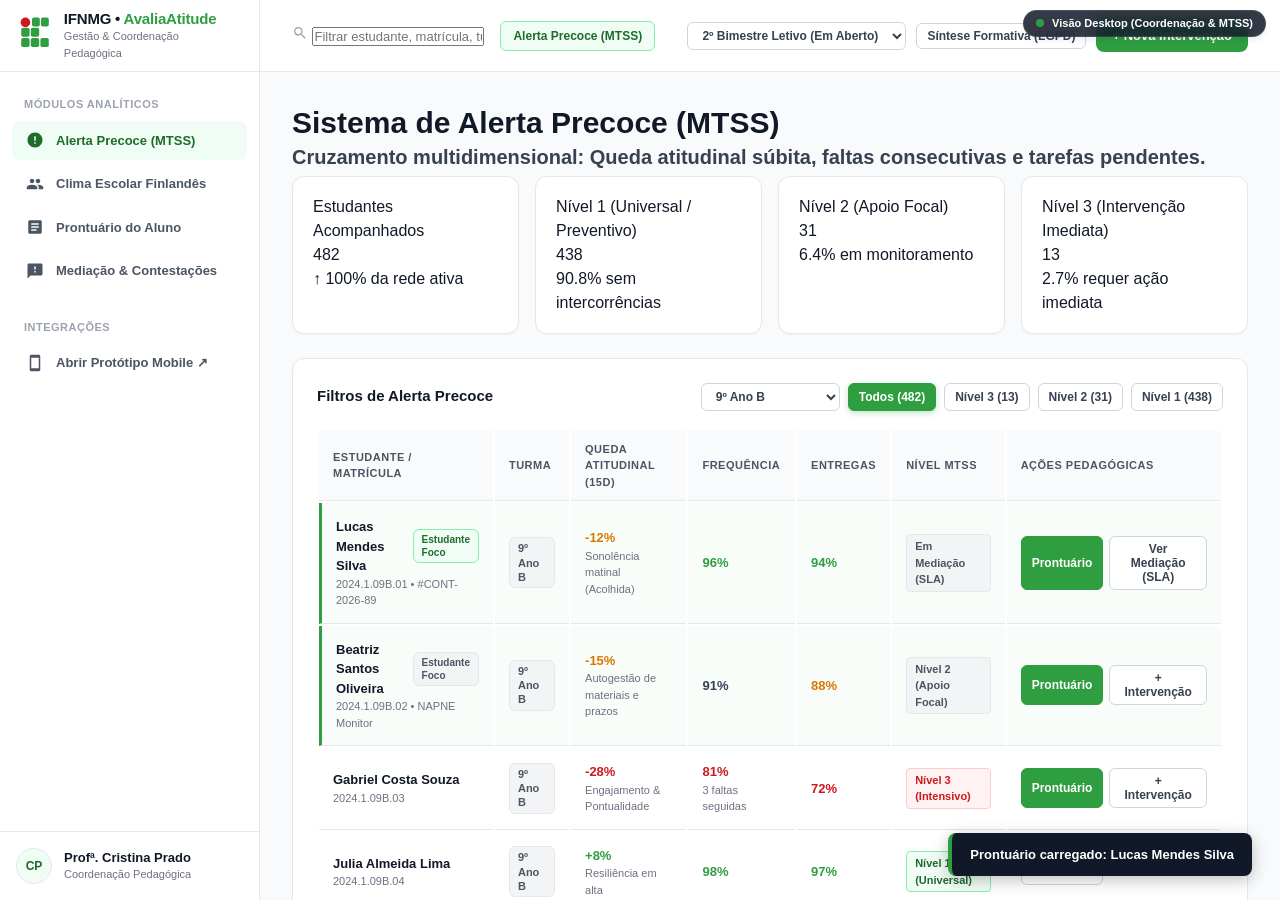
==== index.html @ 362908b3 "feat(ui): unify mobile and desktop views with responsive media queries - Create responsive.css break" ====
<!DOCTYPE html>
<html lang="pt-BR">
<head>
  <meta charset="UTF-8">
  <meta name="viewport" content="width=device-width, initial-scale=1.0">
  <title>IFNMG • AvaliaAtitude - Sistema Unificado e Responsivo de Avaliação Atitudinal</title>
  
  <!-- CSS Modular e Reutilizável com Design System IFNMG -->
  <link rel="stylesheet" href="css/tokens.css">
  <link rel="stylesheet" href="css/base.css">
  <link rel="stylesheet" href="css/components.css">
  <link rel="stylesheet" href="css/mobile.css">
  <link rel="stylesheet" href="css/desktop.css">
  <link rel="stylesheet" href="css/responsive.css">
</head>
<body class="unified-app">

  <!-- Indicador Visual do Modo Ativo por Media Queries -->
  <div class="responsive-mode-indicator">
    <span class="mode-badge"></span>
  </div>

  <!-- ========================================================================= -->
  <!-- 1. CASCA E INTERFACE MOBILE (Exibida em telas <= 1023px)                   -->
  <!-- ========================================================================= -->
  <div id="mobile-layout-root">
<div class="device-frame">
    <!-- Status Bar -->
    <div class="status-bar">
      <span>09:41</span>
      <span>5G • 100%</span>
    </div>

    <!-- [M00]: Início / Seleção de Perfil -->
    <div id="m00" class="screen-content active">
      <div class="app-header">
        <div class="logo-group">
          <div class="if-logo-box">
            <svg viewBox="0 0 50 60" width="28" height="34">
              <circle cx="9" cy="9" r="8" fill="#CD191E" />
              <rect x="20" y="1" width="13" height="15" rx="3" fill="#2F9E41" />
              <rect x="35" y="1" width="13" height="15" rx="3" fill="#2F9E41" />
              <rect x="2" y="18" width="14" height="15" rx="3" fill="#2F9E41" />
              <rect x="18" y="18" width="14" height="15" rx="3" fill="#2F9E41" />
              <rect x="2" y="35" width="14" height="15" rx="3" fill="#2F9E41" />
              <rect x="18" y="35" width="14" height="15" rx="3" fill="#2F9E41" />
              <rect x="34" y="35" width="14" height="15" rx="3" fill="#2F9E41" />
            </svg>
          </div>
          <div class="header-text">
            <h1>IFNMG • <span>AvaliaAtitude</span></h1>
            <p>Selecione seu Perfil de Acesso</p>
          </div>
        </div>
      </div>

      <div style="padding: 16px;">
        <div class="card" style="border-left: 4px solid var(--primary); margin-bottom: 16px;">
          <p style="font-size: 12px; color: var(--gray-700); line-height: 1.4;">
            Bem-vindo ao sistema de avaliação atitudinal e socioemocional do IFNMG. Selecione abaixo a jornada que deseja vivenciar:
          </p>
        </div>

        <div class="profile-grid">
          <!-- Perfil Docente -->
          <div class="profile-card active" onclick="selectProfile('professor')">
            <div class="profile-icon">
              <svg width="24" height="24" viewBox="0 0 24 24" fill="currentColor">
                <path d="M12 3L1 9l11 6 9-4.91V17h2V9L12 3zM5 13.18v4L12 21l7-3.82v-4L12 17l-7-3.82z"/>
              </svg>
            </div>
            <div style="flex: 1;">
              <h3>Professor(a)</h3>
              <p>Registro rápido (3 toques), histórico de evidências e radar por aluno.</p>
            </div>
            <span style="font-size: 16px; color: var(--gray-400);">→</span>
          </div>

          <!-- Perfil Aluno -->
          <div class="profile-card" onclick="selectProfile('aluno')">
            <div class="profile-icon">
              <svg width="24" height="24" viewBox="0 0 24 24" fill="currentColor">
                <path d="M12 12c2.21 0 4-1.79 4-4s-1.79-4-4-4-4 1.79-4 4 1.79 4 4 4zm0 2c-2.67 0-8 1.34-8 4v2h16v-2c0-2.66-5.33-4-8-4z"/>
              </svg>
            </div>
            <div style="flex: 1;">
              <h3>Estudante</h3>
              <p>Painel formativo sem ranking punitivo e autoavaliação guiada.</p>
            </div>
            <span style="font-size: 16px; color: var(--gray-400);">→</span>
          </div>

          <!-- Perfil Responsável -->
          <div class="profile-card" onclick="selectProfile('responsavel')">
            <div class="profile-icon">
              <svg width="24" height="24" viewBox="0 0 24 24" fill="currentColor">
                <path d="M16 11c1.66 0 2.99-1.34 2.99-3S17.66 5 16 5c-1.66 0-3 1.34-3 3s1.34 3 3 3zm-8 0c1.66 0 2.99-1.34 2.99-3S9.66 5 8 5C6.34 5 5 6.34 5 8s1.34 3 3 3zm0 2c-2.33 0-7 1.17-7 3.5V19h14v-2.5c0-2.33-4.67-3.5-7-3.5zm8 0c-.29 0-.62.02-.97.05 1.16.84 1.97 1.97 1.97 3.45V19h6v-2.5c0-2.33-4.67-3.5-7-3.5z"/>
              </svg>
            </div>
            <div style="flex: 1;">
              <h3>Família / Responsável</h3>
              <p>Devolutivas acolhedoras, canal de diálogo transparente e SLA de 48h.</p>
            </div>
            <span style="font-size: 16px; color: var(--gray-400);">→</span>
          </div>
        </div>

        <div style="margin-top: 24px; text-align: center;">
          <a href="prototipo_interativo_desktop.html" class="btn btn-outline btn-block" style="font-size: 12px; gap: 6px;">
            <span>Acessar Painel Desktop da Coordenação</span>
            <span>↗</span>
          </a>
        </div>
      </div>
    </div>

    <!-- [M01]: Docente - Minhas Turmas -->
    <div id="m01" class="screen-content">
      <div class="app-header">
        <div class="logo-group">
          <div class="if-logo-box">
            <svg viewBox="0 0 50 60" width="24" height="30">
              <circle cx="9" cy="9" r="8" fill="#CD191E" />
              <rect x="20" y="1" width="13" height="15" rx="3" fill="#2F9E41" />
              <rect x="35" y="1" width="13" height="15" rx="3" fill="#2F9E41" />
              <rect x="2" y="18" width="14" height="15" rx="3" fill="#2F9E41" />
              <rect x="18" y="18" width="14" height="15" rx="3" fill="#2F9E41" />
              <rect x="2" y="35" width="14" height="15" rx="3" fill="#2F9E41" />
              <rect x="18" y="35" width="14" height="15" rx="3" fill="#2F9E41" />
              <rect x="34" y="35" width="14" height="15" rx="3" fill="#2F9E41" />
            </svg>
          </div>
          <div class="header-text">
            <h1>Minhas Turmas</h1>
            <p>Profª. Luciana Rocha • 2º Bimestre</p>
          </div>
        </div>
        <button class="btn btn-sm btn-outline" onclick="goToScreen('m00')">Perfil</button>
      </div>

      <div style="padding: 16px;">
        <div class="card" style="margin-bottom: 14px; background: linear-gradient(135deg, var(--white), var(--primary-light));">
          <div style="display: flex; justify-content: space-between; align-items: center; margin-bottom: 8px;">
            <span class="badge badge-green">Registro Semanal Ativo</span>
            <span style="font-size: 11px; color: var(--gray-500); font-weight: 600;">Meta: 3 obs/aluno</span>
          </div>
          <h3 style="font-size: 14px; margin-bottom: 4px;">Atividade Atitudinal Recente</h3>
          <p style="font-size: 12px; color: var(--gray-600);">84% dos estudantes da sua grade já possuem ao menos uma evidência formativa registrada neste mês.</p>
        </div>

        <div class="section-title">Turmas sob sua Regência</div>

        <!-- Turma 1: 9º B -->
        <div class="card card-clickable" onclick="selectTurma('9º Ano B - Ensino Fundamental')">
          <div style="display: flex; justify-content: space-between; align-items: flex-start; margin-bottom: 8px;">
            <div>
              <h3 style="font-size: 14px; font-weight: 700;">9º Ano B</h3>
              <p style="font-size: 11px; color: var(--gray-500);">Ensino Fundamental • 2 Alunos Cadastrados</p>
            </div>
            <span class="badge badge-neutral">Sala 14</span>
          </div>
          <div style="display: flex; justify-content: space-between; align-items: center; font-size: 11px; color: var(--gray-600); border-top: 1px solid var(--gray-100); padding-top: 8px;">
            <span>Último registro: Hoje, 08:30</span>
            <span style="color: var(--primary); font-weight: 700;">Abrir Chamada →</span>
          </div>
        </div>

        <!-- Turma 2: 9º A -->
        <div class="card card-clickable" onclick="selectTurma('9º Ano A - Ensino Fundamental')">
          <div style="display: flex; justify-content: space-between; align-items: flex-start; margin-bottom: 8px;">
            <div>
              <h3 style="font-size: 14px; font-weight: 700;">9º Ano A</h3>
              <p style="font-size: 11px; color: var(--gray-500);">Ensino Fundamental • 30 Alunos</p>
            </div>
            <span class="badge badge-neutral">Sala 12</span>
          </div>
          <div style="display: flex; justify-content: space-between; align-items: center; font-size: 11px; color: var(--gray-600); border-top: 1px solid var(--gray-100); padding-top: 8px;">
            <span>Último registro: Ontem</span>
            <span style="color: var(--primary); font-weight: 700;">Abrir Chamada →</span>
          </div>
        </div>

        <!-- Turma 3: 1º Info -->
        <div class="card card-clickable" onclick="selectTurma('1º Ano Técnico em Informática')">
          <div style="display: flex; justify-content: space-between; align-items: flex-start; margin-bottom: 8px;">
            <div>
              <h3 style="font-size: 14px; font-weight: 700;">1º Info Integrado</h3>
              <p style="font-size: 11px; color: var(--gray-500);">Ensino Médio Técnico • 35 Alunos</p>
            </div>
            <span class="badge badge-neutral">Lab 02</span>
          </div>
          <div style="display: flex; justify-content: space-between; align-items: center; font-size: 11px; color: var(--gray-600); border-top: 1px solid var(--gray-100); padding-top: 8px;">
            <span>Último registro: 23/10</span>
            <span style="color: var(--primary); font-weight: 700;">Abrir Chamada →</span>
          </div>
        </div>
      </div>
    </div>

    <!-- [M02]: Docente - Chamada Atitudinal & Lista de Alunos -->
    <div id="m02" class="screen-content">
      <div class="app-header">
        <div style="display: flex; align-items: center; gap: 8px;">
          <button class="btn btn-sm btn-outline" style="padding: 4px 8px;" onclick="goToScreen('m01')">←</button>
          <div>
            <h1 id="currentTurmaTitle" style="font-size: 14px; font-weight: 700;">9º Ano B</h1>
            <p id="currentTurmaSubtitle" style="font-size: 11px; color: var(--gray-500);">2 estudantes matriculados</p>
          </div>
        </div>
        <button class="btn btn-sm btn-primary" onclick="startQuickRecord('Lucas Mendes Silva')">+ Registro</button>
      </div>

      <div style="padding: 12px 16px;">
        <!-- Busca Rápida -->
        <div class="mobile-search-box">
          <svg width="16" height="16" viewBox="0 0 24 24" fill="var(--gray-400)">
            <path d="M15.5 14h-.79l-.28-.27A6.471 6.471 0 0 0 16 9.5 6.5 6.5 0 1 0 9.5 16c1.61 0 3.09-.59 4.23-1.57l.27.28v.79l5 4.99L20.49 19l-4.99-5zm-6 0C7.01 14 5 11.99 5 9.5S7.01 5 9.5 5 14 7.01 14 9.5 11.99 14 9.5 14z"/>
          </svg>
          <input type="text" id="mobileSearchInput" placeholder="Buscar aluno por nome..." oninput="filterMobileStudents()">
        </div>

        <!-- Filtros em Carrossel Horizontal -->
        <div class="chips-scroll">
          <div class="filter-chip active" onclick="filterByDimensionChip(this, 'all')">Todos (2)</div>
          <div class="filter-chip" onclick="filterByDimensionChip(this, 'cooperacao')">Cooperação (1)</div>
          <div class="filter-chip" onclick="filterByDimensionChip(this, 'autogestao')">Autogestão (1)</div>
          <div class="filter-chip" onclick="filterByDimensionChip(this, 'engajamento')">Engajamento (0)</div>
          <div class="filter-chip" onclick="filterByDimensionChip(this, 'resiliencia')">Resiliência (0)</div>
        </div>

        <div id="studentListContainer">
          <!-- Aluno 1: Lucas Mendes -->
          <div class="card card-clickable student-row-card" data-name="Lucas Mendes Silva" data-dim="cooperacao" style="display: flex; align-items: center; justify-content: space-between; padding: 12px 14px; margin-bottom: 10px; border-left: 3px solid var(--primary);" onclick="startQuickRecord('Lucas Mendes Silva')">
            <div style="display: flex; align-items: center; gap: 12px;">
              <div class="avatar-box" style="background: #DCFCE7; color: #166534; font-weight: 700;">LM</div>
              <div>
                <h4 style="font-size: 13px; font-weight: 700; color: var(--gray-900);">Lucas Mendes Silva</h4>
                <p style="font-size: 11px; color: var(--gray-500);">Última: Cooperação • Hoje 08:30</p>
              </div>
            </div>
            <div style="display: flex; align-items: center; gap: 8px;">
              <span class="badge badge-green">Consistente</span>
              <button class="btn btn-sm btn-outline" style="padding: 4px 8px;" onclick="event.stopPropagation(); openStudentRadar('Lucas Mendes Silva');">Radar</button>
            </div>
          </div>

          <!-- Aluno 2: Beatriz Santos -->
          <div class="card card-clickable student-row-card" data-name="Beatriz Santos Oliveira" data-dim="autogestao" style="display: flex; align-items: center; justify-content: space-between; padding: 12px 14px; margin-bottom: 10px; border-left: 3px solid var(--primary);" onclick="startQuickRecord('Beatriz Santos Oliveira')">
            <div style="display: flex; align-items: center; gap: 12px;">
              <div class="avatar-box" style="background: var(--gray-100); color: var(--gray-800); font-weight: 700;">BS</div>
              <div>
                <h4 style="font-size: 13px; font-weight: 700; color: var(--gray-900);">Beatriz Santos Oliveira</h4>
                <p style="font-size: 11px; color: var(--gray-500);">Última: Autogestão • Ontem 14:15</p>
              </div>
            </div>
            <div style="display: flex; align-items: center; gap: 8px;">
              <span class="badge badge-green">Destaque</span>
              <button class="btn btn-sm btn-outline" style="padding: 4px 8px;" onclick="event.stopPropagation(); openStudentRadar('Beatriz Santos Oliveira');">Radar</button>
            </div>
          </div>
        </div>
      </div>
    </div>

    <!-- [M03]: Docente - Registro Rápido em 3 Toques -->
    <div id="m03" class="screen-content">
      <div class="app-header">
        <div style="display: flex; align-items: center; gap: 8px;">
          <button class="btn btn-sm btn-outline" style="padding: 4px 8px;" onclick="goToScreen('m02')">←</button>
          <div>
            <h1 style="font-size: 14px; font-weight: 700;">Registro Rápido</h1>
            <p style="font-size: 11px; color: var(--gray-500);">Formulário de 3 toques</p>
          </div>
        </div>
        <span class="badge badge-green">9º Ano B</span>
      </div>

      <div style="padding: 14px 16px;">
        <!-- Identificação do Estudante Ativo -->
        <div class="card" style="display: flex; align-items: center; gap: 12px; margin-bottom: 14px; border-left: 4px solid var(--primary);">
          <div id="quickRecordStudentAvatar" class="avatar-box" style="width: 44px; height: 44px; background: #DCFCE7; color: #166534; font-weight: 700; font-size: 15px;">LM</div>
          <div>
            <h3 id="quickRecordStudentName" style="font-size: 14px; font-weight: 700; color: var(--gray-900);">Lucas Mendes Silva</h3>
            <p id="quickRecordStudentMat" style="font-size: 11px; color: var(--gray-500);">Matrícula: 2024.1.09B.01 • 9º Ano B</p>
          </div>
        </div>

        <!-- Toque 1: Dimensões Socioemocionais (BNCC / IFNMG) -->
        <div class="section-title" style="display: flex; justify-content: space-between; align-items: center;">
          <span>Toque 1: Dimensão Socioemocional</span>
          <span class="touch-step-badge">Etapa 1/3</span>
        </div>
        <div id="dimensionCardsContainer" style="display: flex; flex-direction: column; gap: 8px; margin-bottom: 14px;">
          <!-- Dimensão 1: Cooperação -->
          <div class="dimension-card selected" onclick="selectDimension('cooperacao', this)">
            <input type="radio" name="mobile_dim" id="dim_coop" checked style="accent-color: var(--primary);">
            <div style="flex: 1;">
              <div style="font-size: 13px; font-weight: 700;">Cooperação e Empatia</div>
              <div style="font-size: 10px; color: var(--gray-500);">Trabalho coletivo, escuta e apoio mútuo</div>
            </div>
            <span class="badge badge-green" style="font-size: 9px;">BNCC CG09</span>
          </div>

          <!-- Dimensão 2: Autogestão -->
          <div class="dimension-card" onclick="selectDimension('autogestao', this)">
            <input type="radio" name="mobile_dim" id="dim_auto" style="accent-color: var(--primary);">
            <div style="flex: 1;">
              <div style="font-size: 13px; font-weight: 700;">Autogestão e Pontualidade</div>
              <div style="font-size: 10px; color: var(--gray-500);">Organização, compromisso e foco</div>
            </div>
            <span class="badge badge-neutral" style="font-size: 9px;">BNCC CG08</span>
          </div>

          <!-- Dimensão 3: Engajamento -->
          <div class="dimension-card" onclick="selectDimension('engajamento', this)">
            <input type="radio" name="mobile_dim" id="dim_eng" style="accent-color: var(--primary);">
            <div style="flex: 1;">
              <div style="font-size: 13px; font-weight: 700;">Engajamento e Comunicação</div>
              <div style="font-size: 10px; color: var(--gray-500);">Participação ativa e posicionamento construtivo</div>
            </div>
            <span class="badge badge-neutral" style="font-size: 9px;">BNCC CG04</span>
          </div>

          <!-- Dimensão 4: Resiliência -->
          <div class="dimension-card" onclick="selectDimension('resiliencia', this)">
            <input type="radio" name="mobile_dim" id="dim_res" style="accent-color: var(--primary);">
            <div style="flex: 1;">
              <div style="font-size: 13px; font-weight: 700;">Resiliência e Superação</div>
              <div style="font-size: 10px; color: var(--gray-500);">Persistência diante de desafios e erros</div>
            </div>
            <span class="badge badge-neutral" style="font-size: 9px;">BNCC CG10</span>
          </div>
        </div>

        <!-- Toque 2: Natureza Pedagógica -->
        <div class="section-title" style="display: flex; justify-content: space-between; align-items: center;">
          <span>Toque 2: Natureza da Observação</span>
          <span class="touch-step-badge">Etapa 2/3</span>
        </div>
        <div class="nature-grid" style="margin-bottom: 14px;">
          <div class="nature-card selected formativa" onclick="selectNature(this, 'formativa')">
            <div style="font-size: 12px; font-weight: 700;">Formativa</div>
            <div style="font-size: 10px; margin-top: 2px;">Positiva / Crescimento</div>
          </div>
          <div class="nature-card atencao" onclick="selectNature(this, 'atencao')">
            <div style="font-size: 12px; font-weight: 700;">Ponto de Atenção</div>
            <div style="font-size: 10px; margin-top: 2px;">Demanda Mediação</div>
          </div>
          <div class="nature-card neutra" onclick="selectNature(this, 'neutra')">
            <div style="font-size: 12px; font-weight: 700;">Neutra</div>
            <div style="font-size: 10px; margin-top: 2px;">Fato Contextual</div>
          </div>
        </div>

        <!-- Toque 3: Evidência Observável (Chips Dinâmicos) -->
        <div class="section-title" style="display: flex; justify-content: space-between; align-items: center;">
          <span>Toque 3: Evidência Objetiva (Chips Múltiplos)</span>
          <span class="touch-step-badge">Etapa 3/3</span>
        </div>
        <div id="evidenceChipsContainer" class="evidence-chips" style="margin-bottom: 16px;">
          <!-- Populados dinamicamente via JS de acordo com a dimensão selecionada -->
          <div class="ev-chip selected" onclick="toggleEvidenceChip(this)">Apoio ativo aos colegas</div>
          <div class="ev-chip" onclick="toggleEvidenceChip(this)">Escuta acolhedora</div>
          <div class="ev-chip" onclick="toggleEvidenceChip(this)">Mediação de conflitos</div>
          <div class="ev-chip" onclick="toggleEvidenceChip(this)">Postura receptiva</div>
          <div class="ev-chip" onclick="toggleEvidenceChip(this)">Liderança compartilhada</div>
        </div>

        <button class="btn btn-primary btn-block" style="padding: 12px; font-size: 13px; font-weight: 700;" onclick="submitQuickRecord()">
          <span>Salvar Registro Imediato</span>
        </button>

        <div style="text-align: center; margin-top: 10px;">
          <button class="btn btn-sm btn-outline" style="border: none; color: var(--gray-600); font-size: 11px;" onclick="openMobileModal('modalExtraEvidence')">
            + Adicionar anotação contextual / foto de caderno
          </button>
        </div>
      </div>
    </div>

    <!-- [M04]: Docente - Histórico e Radar do Aluno -->
    <div id="m04" class="screen-content">
      <div class="app-header">
        <div style="display: flex; align-items: center; gap: 8px;">
          <button class="btn btn-sm btn-outline" style="padding: 4px 8px;" onclick="goToScreen('m02')">←</button>
          <div>
            <h1 style="font-size: 14px; font-weight: 700;">Prontuário Atitudinal</h1>
            <p style="font-size: 11px; color: var(--gray-500);">Visão do Professor</p>
          </div>
        </div>
        <button class="btn btn-sm btn-primary" onclick="requestSelfAssessmentDocente()">Autoavaliação</button>
      </div>

      <div style="padding: 14px 16px;">
        <div class="card" style="display: flex; align-items: center; gap: 12px; margin-bottom: 12px; border-left: 4px solid var(--primary);">
          <div id="prontuarioStudentAvatar" class="avatar-box" style="width: 44px; height: 44px; background: #DCFCE7; color: #166534; font-weight: 700; font-size: 15px;">LM</div>
          <div style="flex: 1;">
            <h3 id="prontuarioStudentName" style="font-size: 14px; font-weight: 700; color: var(--gray-900);">Lucas Mendes Silva</h3>
            <p id="prontuarioStudentMat" style="font-size: 11px; color: var(--gray-500);">9º Ano B • Matrícula 2024.1.09B.01</p>
          </div>
          <span id="prontuarioStudentScoreBadge" class="badge badge-green">8.8 Geral</span>
        </div>

        <!-- Radar & Barras de Dimensões -->
        <div class="card" style="margin-bottom: 12px;">
          <div class="section-title">Equilíbrio Socioemocional (Radar)</div>
          <div class="radar-box">
            <div class="radar-visual">
              <div class="radar-dot" style="top:18px; left:56px; background:var(--primary);"></div>
              <div class="radar-dot" style="top:56px; left:94px; background:var(--primary);"></div>
              <div class="radar-dot" style="top:92px; left:78px; background:var(--primary);"></div>
              <div class="radar-dot" style="top:92px; left:34px; background:var(--primary);"></div>
              <div class="radar-dot" style="top:56px; left:18px; background:var(--primary);"></div>
              <span id="radarScoreCenter" style="font-size:12px; font-weight:800; color:var(--primary-dark);">8.8</span>
            </div>
            <div class="dimension-bars">
              <div class="d-bar-row">
                <div style="display:flex; justify-content:space-between;"><span>Cooperação</span><strong id="barValCooperacao">9.2</strong></div>
                <div class="d-bar-track"><div id="barFillCooperacao" class="d-bar-fill" style="width: 92%;"></div></div>
              </div>
              <div class="d-bar-row">
                <div style="display:flex; justify-content:space-between;"><span>Autogestão</span><strong id="barValAutogestao">8.4</strong></div>
                <div class="d-bar-track"><div id="barFillAutogestao" class="d-bar-fill" style="width: 84%;"></div></div>
              </div>
              <div class="d-bar-row">
                <div style="display:flex; justify-content:space-between;"><span>Engajamento</span><strong id="barValEngajamento">9.0</strong></div>
                <div class="d-bar-track"><div id="barFillEngajamento" class="d-bar-fill" style="width: 90%;"></div></div>
              </div>
              <div class="d-bar-row">
                <div style="display:flex; justify-content:space-between;"><span>Resiliência</span><strong id="barValResiliencia">8.6</strong></div>
                <div class="d-bar-track"><div id="barFillResiliencia" class="d-bar-fill" style="width: 86%;"></div></div>
              </div>
            </div>
          </div>
        </div>

        <!-- Linha do Tempo de Observações -->
        <div class="section-title">Histórico de Evidências Recentes</div>
        <div id="studentHistoryContainer">
          <div class="card" style="margin-bottom: 8px;">
            <div style="display:flex; justify-content:space-between; margin-bottom: 4px;">
              <span class="badge badge-green">Cooperação</span>
              <span style="font-size: 11px; color: var(--gray-400);">Hoje, 08:30</span>
            </div>
            <p style="font-size: 12px; color: var(--gray-800); font-weight: 600;">Apoio ativo aos colegas no trabalho de campo.</p>
            <p style="font-size: 11px; color: var(--gray-500); margin-top: 2px;">Registrado por: Profª. Luciana Rocha (Geografia)</p>
          </div>

          <div class="card" style="margin-bottom: 12px;">
            <div style="display:flex; justify-content:space-between; margin-bottom: 4px;">
              <span class="badge badge-green">Autogestão</span>
              <span style="font-size: 11px; color: var(--gray-400);">24/10/2026</span>
            </div>
            <p style="font-size: 12px; color: var(--gray-800); font-weight: 600;">Entrega antecipada do relatório em grupo.</p>
            <p style="font-size: 11px; color: var(--gray-500); margin-top: 2px;">Registrado por: Prof. Marcos Prado (História)</p>
          </div>
        </div>
      </div>
    </div>

    <!-- [M05]: Estudante - Painel Formativo Sem Rótulos -->
    <div id="m05" class="screen-content">
      <div class="app-header">
        <div class="logo-group">
          <div class="avatar-box" style="width: 34px; height: 34px;">LM</div>
          <div class="header-text">
            <h1>Olá, Lucas!</h1>
            <p>Seu Percurso Formativo • 2026</p>
          </div>
        </div>
        <button class="btn btn-sm btn-outline" onclick="goToScreen('m00')">Trocar</button>
      </div>

      <div style="padding: 14px 16px;">
        <!-- Banner Formativo Positivo -->
        <div class="card" style="background: linear-gradient(135deg, #F0FDF4, #DCFCE7); border-color: var(--primary-border); margin-bottom: 14px;">
          <div style="display:flex; align-items:center; gap:8px; margin-bottom:6px;">
            <span class="badge badge-green">Percurso em Alta</span>
            <span style="font-size:11px; color:var(--primary-dark); font-weight:700;">+14% de engajamento</span>
          </div>
          <h3 style="font-size:14px; margin-bottom:4px; color:var(--gray-900);">Parabéns pela colaboração em equipe!</h3>
          <p style="font-size:12px; color:var(--gray-700); line-height:1.4;">
            Seus professores destacaram seu espírito acolhedor durante os projetos coletivos deste bimestre.
          </p>
        </div>

        <!-- Gráfico Formativo de Autoeficácia -->
        <div class="card" style="margin-bottom: 12px;">
          <div class="section-title">Suas Competências em Desenvolvimento</div>
          <div style="display: flex; flex-direction: column; gap: 10px; margin-top: 8px;">
            <div>
              <div style="display: flex; justify-content: space-between; font-size: 12px; margin-bottom: 4px;">
                <span>Trabalho Coletivo & Empatia</span>
                <strong style="color: var(--primary);">Consolidada</strong>
              </div>
              <div class="d-bar-track"><div class="d-bar-fill" style="width: 90%;"></div></div>
            </div>
            <div>
              <div style="display: flex; justify-content: space-between; font-size: 12px; margin-bottom: 4px;">
                <span>Organização de Estudos & Prazos</span>
                <strong style="color: var(--primary);">Em Expansão</strong>
              </div>
              <div class="d-bar-track"><div class="d-bar-fill" style="width: 82%;"></div></div>
            </div>
            <div>
              <div style="display: flex; justify-content: space-between; font-size: 12px; margin-bottom: 4px;">
                <span>Comunicação e Escuta Ativa</span>
                <strong style="color: var(--primary);">Consolidada</strong>
              </div>
              <div class="d-bar-track"><div class="d-bar-fill" style="width: 88%;"></div></div>
            </div>
          </div>
        </div>

        <!-- Chamada de Autoavaliação Guiada -->
        <div class="card card-clickable" style="border: 1.5px solid var(--primary); background: var(--white); margin-bottom: 12px;" onclick="goToScreen('m06')">
          <div style="display:flex; justify-content:space-between; align-items:center;">
            <div>
              <h4 style="font-size: 13px; font-weight: 700; color: var(--primary-dark);">Autoavaliação do 2º Bimestre Aberta</h4>
              <p style="font-size: 11px; color: var(--gray-600); margin-top: 2px;">4 perguntas reflexivas sobre seu desenvolvimento.</p>
            </div>
            <span class="btn btn-sm btn-primary">Responder →</span>
          </div>
        </div>

        <div style="text-align: center;">
          <button class="btn btn-sm btn-outline" style="font-size: 11px;" onclick="goToScreen('m08')">
            Dúvida sobre algum registro? Abra um diálogo formativo
          </button>
        </div>
      </div>
    </div>

    <!-- [M06]: Estudante - Autoavaliação Guiada -->
    <div id="m06" class="screen-content">
      <div class="app-header">
        <div style="display: flex; align-items: center; gap: 8px;">
          <button class="btn btn-sm btn-outline" style="padding: 4px 8px;" onclick="goToScreen('m05')">←</button>
          <div>
            <h1 style="font-size: 14px; font-weight: 700;">Sua Autoavaliação</h1>
            <p style="font-size: 11px; color: var(--gray-500);">2º Bimestre • Reflexão Pessoal</p>
          </div>
        </div>
        <span class="badge badge-green">Etapa 1/1</span>
      </div>

      <div style="padding: 14px 16px;">
        <!-- Pergunta 1 -->
        <div class="card" style="margin-bottom: 12px;">
          <p style="font-size: 12px; font-weight: 700; margin-bottom: 4px;">1. Como você avalia sua cooperação e escuta com os colegas durante atividades em grupo?</p>
          <div class="scale-grid">
            <div class="scale-btn" onclick="setRating('q1', 1, this)">Em início</div>
            <div class="scale-btn" onclick="setRating('q1', 2, this)">Em desenv.</div>
            <div class="scale-btn selected" onclick="setRating('q1', 3, this)">Boa</div>
            <div class="scale-btn" onclick="setRating('q1', 4, this)">Muito boa</div>
          </div>
        </div>

        <!-- Pergunta 2 -->
        <div class="card" style="margin-bottom: 12px;">
          <p style="font-size: 12px; font-weight: 700; margin-bottom: 4px;">2. Você conseguiu planejar seus horários para cumprir tarefas e chegar no horário?</p>
          <div class="scale-grid">
            <div class="scale-btn" onclick="setRating('q2', 1, this)">Em início</div>
            <div class="scale-btn" onclick="setRating('q2', 2, this)">Em desenv.</div>
            <div class="scale-btn" onclick="setRating('q2', 3, this)">Boa</div>
            <div class="scale-btn selected" onclick="setRating('q2', 4, this)">Muito boa</div>
          </div>
        </div>

        <!-- Pergunta 3 -->
        <div class="card" style="margin-bottom: 12px;">
          <p style="font-size: 12px; font-weight: 700; margin-bottom: 4px;">3. Diante de dificuldades em matérias desafiadoras, você procurou ajuda ou persistiu?</p>
          <div class="scale-grid">
            <div class="scale-btn" onclick="setRating('q3', 1, this)">Em início</div>
            <div class="scale-btn" onclick="setRating('q3', 2, this)">Em desenv.</div>
            <div class="scale-btn selected" onclick="setRating('q3', 3, this)">Boa</div>
            <div class="scale-btn" onclick="setRating('q3', 4, this)">Muito boa</div>
          </div>
        </div>

        <!-- Campo de Reflexão Escrita -->
        <div class="card" style="margin-bottom: 14px;">
          <label style="display:block; font-size:12px; font-weight:700; margin-bottom:6px;">O que você mais se orgulha de ter aprendido sobre si mesmo neste bimestre?</label>
          <textarea style="width: 100%; height: 70px; border: 1px solid var(--gray-300); border-radius: var(--radius-sm); padding: 8px; font-size: 12px; resize: none;" placeholder="Escreva aqui com suas próprias palavras...">Consegui colaborar melhor com meu grupo na maquete de Geografia e melhorei minha pontualidade matinal.</textarea>
        </div>

        <button class="btn btn-primary btn-block" onclick="submitSelfAssessment()">
          <span>Enviar Minha Autoavaliação</span>
        </button>
      </div>
    </div>

    <!-- [M07]: Família / Responsáveis - Portal Acolhedor -->
    <div id="m07" class="screen-content">
      <div class="app-header">
        <div class="logo-group">
          <div class="avatar-box" style="width: 34px; height: 34px; background: #FEF3C7; color: #B45309;">MS</div>
          <div class="header-text">
            <h1>Espaço da Família</h1>
            <p>Acompanhamento de Lucas Mendes</p>
          </div>
        </div>
        <button class="btn btn-sm btn-outline" onclick="goToScreen('m00')">Trocar</button>
      </div>

      <div style="padding: 14px 16px;">
        <div class="card" style="margin-bottom: 12px; border-left: 4px solid var(--primary);">
          <div style="display:flex; justify-content:space-between; align-items:center; margin-bottom:4px;">
            <span class="badge badge-green">Frequência: 96%</span>
            <span style="font-size:11px; color:var(--gray-500);">9º Ano B</span>
          </div>
          <h3 style="font-size:13px; font-weight:700; margin-bottom:4px;">Relatório Formativo Quinzenal</h3>
          <p style="font-size:12px; color:var(--gray-700); line-height:1.4;">
            Lucas apresenta excelente convivência cooperativa com os colegas e assiduidade regular às aulas.
          </p>
        </div>

        <div class="section-title">Orientações de Apoio em Casa</div>
        <div class="card" style="margin-bottom: 12px;">
          <p style="font-size: 12px; color: var(--gray-800); line-height: 1.4;">
            <strong>Dica Pedagógica:</strong> Incentive Lucas a manter a rotina de revisão diária de 30 minutos após o jantar para fortalecer a autonomia na transição para o Ensino Médio.
          </p>
        </div>

        <div class="section-title">Canais de Contato com a Escola</div>
        <div class="card card-clickable" style="border: 1.5px solid var(--gray-200); margin-bottom: 10px;" onclick="goToScreen('m08')">
          <div style="display: flex; justify-content: space-between; align-items: center;">
            <div>
              <h4 style="font-size: 13px; font-weight: 700;">Canal de Diálogo & Justificativas</h4>
              <p style="font-size: 11px; color: var(--gray-500); margin-top: 2px;">Comunique alterações de saúde ou solicite revisão.</p>
            </div>
            <span style="color: var(--primary); font-weight: 700;">Abrir →</span>
          </div>
        </div>

        <div class="card card-clickable" style="border: 1.5px solid var(--gray-200);" onclick="goToScreen('m09')">
          <div style="display: flex; justify-content: space-between; align-items: center;">
            <div>
              <h4 style="font-size: 13px; font-weight: 700;">Protocolos de Diálogo Anteriores</h4>
              <p style="font-size: 11px; color: var(--gray-500); margin-top: 2px;">Consulte pareceres do núcleo pedagógico.</p>
            </div>
            <span class="badge badge-neutral">1 Protocolo</span>
          </div>
        </div>
      </div>
    </div>

    <!-- [M08]: Família - Mecanismo de Diálogo & Contestação -->
    <div id="m08" class="screen-content">
      <div class="app-header">
        <div style="display: flex; align-items: center; gap: 8px;">
          <button class="btn btn-sm btn-outline" style="padding: 4px 8px;" onclick="goToScreen('m07')">←</button>
          <div>
            <h1 style="font-size: 14px; font-weight: 700;">Abertura de Diálogo</h1>
            <p style="font-size: 11px; color: var(--gray-500);">Canal Transparente com a Escola</p>
          </div>
        </div>
        <span class="badge badge-neutral">SLA 48h</span>
      </div>

      <div style="padding: 14px 16px;">
        <div class="sla-box">
          <span>Garantia de resposta em até 48 horas úteis</span>
          <span class="sla-badge">SLA Formal</span>
        </div>

        <div class="card" style="margin-bottom: 12px;">
          <label style="display:block; font-size:12px; font-weight:700; margin-bottom:4px;">Selecione o registro ou motivo:</label>
          <select style="width:100%; padding:8px; border:1px solid var(--gray-300); border-radius:6px; font-size:12px; background:var(--white);">
            <option>Registro de sonolência/atenção do dia 24/10</option>
            <option>Informar início de medicação / atestado médico</option>
            <option>Solicitar reunião com o Núcleo Pedagógico (NAPNE)</option>
            <option>Outra observação contextual familiar</option>
          </select>
        </div>

        <div class="card" style="margin-bottom: 12px;">
          <label style="display:block; font-size:12px; font-weight:700; margin-bottom:4px;">Contexto e Justificativa da Família:</label>
          <textarea id="dialogueReasonInput" style="width:100%; height:90px; border:1px solid var(--gray-300); border-radius:6px; padding:8px; font-size:12px; resize:none;">Gostaríamos de informar que o Lucas iniciou tratamento com anti-histamínico receitado pelo médico nesta semana, o que tem gerado sonolência no primeiro horário. O atestado foi anexado.</textarea>
        </div>

        <div class="card" style="margin-bottom: 14px; border: 1px dashed var(--gray-300); text-align: center; padding: 12px;">
          <p style="font-size: 12px; color: var(--gray-600); margin-bottom: 4px;">Anexo: atestado_medico_outubro.pdf (1.2 MB)</p>
          <span class="badge badge-green">Documento Anexado</span>
        </div>

        <button class="btn btn-primary btn-block" onclick="submitFamilyContestation()">
          <span>Enviar Pedido de Diálogo</span>
        </button>
      </div>
    </div>

    <!-- [M09]: Família - Protocolo SLA 48h & Parecer Homologado -->
    <div id="m09" class="screen-content">
      <div class="app-header">
        <div style="display: flex; align-items: center; gap: 8px;">
          <button class="btn btn-sm btn-outline" style="padding: 4px 8px;" onclick="goToScreen('m07')">←</button>
          <div>
            <h1 style="font-size: 14px; font-weight: 700;">Protocolo #CONT-2026-89</h1>
            <p style="font-size: 11px; color: var(--gray-500);">Acompanhamento da Solicitação</p>
          </div>
        </div>
        <span class="badge badge-green">Concluído</span>
      </div>

      <div style="padding: 14px 16px;">
        <div class="card" style="margin-bottom: 12px;">
          <div style="display:flex; justify-content:space-between; margin-bottom:6px;">
            <span style="font-size:11px; color:var(--gray-500);">Aberto em: 25/10/2026 às 14:10</span>
            <span class="badge badge-green">Homologado</span>
          </div>
          <h4 style="font-size:13px; font-weight:700;">Justificativa Médica Acolhida</h4>
          <p style="font-size:11px; color:var(--gray-600); margin-top:2px;">Estudante: Lucas Mendes Silva • 9º Ano B</p>
        </div>

        <div class="card" style="background: var(--primary-light); border-color: var(--primary-border); margin-bottom: 12px;">
          <div class="section-title" style="color: var(--primary-dark);">Parecer Oficial do Núcleo Pedagógico</div>
          <p style="font-size: 12px; color: var(--gray-800); line-height: 1.4; margin-top: 4px;">
            "Atestado médico acolhido pelo núcleo pedagógico. A equipe docente foi orientada quanto à sonolência matinal e à adaptação do ritmo nas semanas de ajuste terapêutico. O registro atitudinal foi devidamente retificado para preservar a trajetória socioemocional formativa do estudante."
          </p>
          <div style="margin-top: 8px; font-size: 11px; color: var(--primary-dark); font-weight: 700;">
            Assinado por: Profª. Cristina Prado (Coordenação Pedagógica)
          </div>
        </div>

        <button class="btn btn-outline btn-block" onclick="goToScreen('m07')">
          <span>Voltar ao Espaço da Família</span>
        </button>
      </div>
    </div>

    <!-- Barra de Navegação Inferior (Fixa) -->
    <div class="bottom-nav">
      <div class="nav-tab active" onclick="goToScreen('m01')">
        <svg viewBox="0 0 24 24"><path d="M10 20v-6h4v6h5v-8h3L12 3 2 12h3v8z"/></svg>
        <span>Turmas</span>
      </div>
      <div class="nav-tab" onclick="goToScreen('m03')">
        <svg viewBox="0 0 24 24"><path d="M19 13h-6v6h-2v-6H5v-2h6V5h2v6h6v2z"/></svg>
        <span>Registro</span>
      </div>
      <div class="nav-tab" onclick="goToScreen('m04')">
        <svg viewBox="0 0 24 24"><path d="M5 9.2h3V19H5zM10.6 5h2.8v14h-2.8zm5.6 8H19v6h-2.8z"/></svg>
        <span>Radar</span>
      </div>
      <div class="nav-tab" onclick="goToScreen('m05')">
        <svg viewBox="0 0 24 24"><path d="M12 12c2.21 0 4-1.79 4-4s-1.79-4-4-4-4 1.79-4 4 1.79 4 4 4zm0 2c-2.67 0-8 1.34-8 4v2h16v-2c0-2.66-5.33-4-8-4z"/></svg>
        <span>Aluno</span>
      </div>
    </div>
  </div>
  </div>

  <!-- ========================================================================= -->
  <!-- 2. CASCA E INTERFACE DESKTOP (Exibida em telas >= 1024px)                  -->
  <!-- ========================================================================= -->
  <div id="desktop-layout-root">
<!-- Barra Lateral (Sidebar Fixa) -->
  <aside class="sidebar">
    <div class="brand">
      <div style="width: 32px; height: 38px;">
        <!-- Logo IF -->
        <svg viewBox="0 0 50 60" width="30" height="36">
          <circle cx="9" cy="9" r="8" fill="#CD191E" />
          <rect x="20" y="1" width="13" height="15" rx="3" fill="#2F9E41" />
          <rect x="35" y="1" width="13" height="15" rx="3" fill="#2F9E41" />
          <rect x="2" y="18" width="14" height="15" rx="3" fill="#2F9E41" />
          <rect x="18" y="18" width="14" height="15" rx="3" fill="#2F9E41" />
          <rect x="2" y="35" width="14" height="15" rx="3" fill="#2F9E41" />
          <rect x="18" y="35" width="14" height="15" rx="3" fill="#2F9E41" />
          <rect x="34" y="35" width="14" height="15" rx="3" fill="#2F9E41" />
        </svg>
      </div>
      <div class="brand-text">
        <h1>IFNMG • <span>AvaliaAtitude</span></h1>
        <p>Gestão & Coordenação Pedagógica</p>
      </div>
    </div>

    <div class="nav-list">
      <div class="nav-label">Módulos Analíticos</div>
      <div class="nav-item active" onclick="switchView('d01', this)">
        <svg viewBox="0 0 24 24"><path d="M12 2C6.48 2 2 6.48 2 12s4.48 10 10 10 10-4.48 10-10S17.52 2 12 2zm1 15h-2v-2h2v2zm0-4h-2V7h2v6z"/></svg>
        <span>Alerta Precoce (MTSS)</span>
      </div>
      <div class="nav-item" onclick="switchView('d02', this)">
        <svg viewBox="0 0 24 24"><path d="M16 11c1.66 0 2.99-1.34 2.99-3S17.66 5 16 5c-1.66 0-3 1.34-3 3s1.34 3 3 3zm-8 0c1.66 0 2.99-1.34 2.99-3S9.66 5 8 5C6.34 5 5 6.34 5 8s1.34 3 3 3zm0 2c-2.33 0-7 1.17-7 3.5V19h14v-2.5c0-2.33-4.67-3.5-7-3.5zm8 0c-.29 0-.62.02-.97.05 1.16.84 1.97 1.97 1.97 3.45V19h6v-2.5c0-2.33-4.67-3.5-7-3.5z"/></svg>
        <span>Clima Escolar Finlandês</span>
      </div>
      <div class="nav-item" onclick="switchView('d03', this)">
        <svg viewBox="0 0 24 24"><path d="M19 3H5c-1.1 0-2 .9-2 2v14c0 1.1.9 2 2 2h14c1.1 0 2-.9 2-2V5c0-1.1-.9-2-2-2zm-5 14H7v-2h7v2zm3-4H7v-2h10v2zm0-4H7V7h10v2z"/></svg>
        <span>Prontuário do Aluno</span>
      </div>
      <div class="nav-item" onclick="switchView('d04', this)">
        <svg viewBox="0 0 24 24"><path d="M20 2H4c-1.1 0-1.99.9-1.99 2L2 22l4-4h14c1.1 0 2-.9 2-2V4c0-1.1-.9-2-2-2zm-7 12h-2v-2h2v2zm0-4h-2V6h2v4z"/></svg>
        <span>Mediação & Contestações</span>
      </div>

      <div class="nav-label" style="margin-top: 16px;">Integrações</div>
      <a href="prototipo_interativo_mobile.html" class="nav-item" style="text-decoration: none;">
        <svg viewBox="0 0 24 24"><path d="M17 1.01L7 1c-1.1 0-2 .9-2 2v18c0 1.1.9 2 2 2h10c1.1 0 2-.9 2-2V3c0-1.1-.9-1.99-2-1.99zM17 19H7V5h10v14z"/></svg>
        <span>Abrir Protótipo Mobile ↗</span>
      </a>
    </div>

    <div class="user-footer">
      <div class="avatar-box" style="background: var(--primary-light); color: var(--primary-dark);">CP</div>
      <div class="user-meta">
        <h4 style="font-size: 13px; font-weight: 700;">Profª. Cristina Prado</h4>
        <p style="font-size: 11px; color: var(--gray-500);">Coordenação Pedagógica</p>
      </div>
    </div>
  </aside>

  <!-- Área Principal -->
  <main class="main-wrapper">
    <!-- Topbar -->
    <header class="topbar">
      <div style="display: flex; align-items: center; gap: 16px;">
        <div class="topbar-search">
          <svg width="16" height="16" viewBox="0 0 24 24" fill="var(--gray-400)">
            <path d="M15.5 14h-.79l-.28-.27A6.471 6.471 0 0 0 16 9.5 6.5 6.5 0 1 0 9.5 16c1.61 0 3.09-.59 4.23-1.57l.27.28v.79l5 4.99L20.49 19l-4.99-5zm-6 0C7.01 14 5 11.99 5 9.5S7.01 5 9.5 5 14 7.01 14 9.5 11.99 14 9.5 14z"/>
          </svg>
          <input type="text" id="searchInput" placeholder="Filtrar estudante, matrícula, turma ou indicador..." oninput="filterTable()">
        </div>
        <div id="topbarCurrentModule" style="font-size: 12px; font-weight: 700; color: var(--primary-dark); background: var(--primary-light); padding: 5px 12px; border-radius: var(--radius-sm); border: 1px solid var(--primary-border);">
          Alerta Precoce (MTSS)
        </div>
      </div>

      <div class="topbar-actions" style="display: flex; align-items: center; gap: 10px;">
        <select class="btn-sm" style="background: var(--white); font-weight: 600;" onchange="showToast(`Período letivo alterado para: ${this.value}`, 'info')">
          <option>2º Bimestre Letivo (Em Aberto)</option>
          <option>1º Bimestre Letivo (Encerrado)</option>
        </select>
        <button class="btn-sm btn-outline" onclick="openModal('modalRelatorio')">Síntese Formativa (LGPD)</button>
        <button class="btn-action" onclick="openInterventionFor('Lucas Mendes Silva', '9º Ano B')">+ Nova Intervenção</button>
      </div>
    </header>

    <!-- [D01]: Alerta Precoce (MTSS) -->
    <section id="d01" class="content-area active">
      <div class="page-title">
        <div>
          <h2>Sistema de Alerta Precoce (MTSS)</h2>
          <p>Cruzamento multidimensional: Queda atitudinal súbita, faltas consecutivas e tarefas pendentes.</p>
        </div>
      </div>

      <!-- Grade de Métricas e KPIs -->
      <div class="metrics-grid">
        <div class="metric-card">
          <div class="metric-label">Estudantes Acompanhados</div>
          <div class="metric-value">482</div>
          <div class="metric-trend trend-positive">↑ 100% da rede ativa</div>
        </div>
        <div class="metric-card">
          <div class="metric-label">Nível 1 (Universal / Preventivo)</div>
          <div class="metric-value">438</div>
          <div class="metric-trend trend-positive">90.8% sem intercorrências</div>
        </div>
        <div class="metric-card">
          <div class="metric-label">Nível 2 (Apoio Focal)</div>
          <div class="metric-value">31</div>
          <div class="metric-trend trend-warning">6.4% em monitoramento</div>
        </div>
        <div class="metric-card alert">
          <div class="metric-label">Nível 3 (Intervenção Imediata)</div>
          <div class="metric-value">13</div>
          <div class="metric-trend trend-alert">2.7% requer ação imediata</div>
        </div>
      </div>

      <!-- Painel da Tabela MTSS -->
      <div class="panel-card">
        <div class="panel-header">
          <div class="panel-title">Filtros de Alerta Precoce</div>
          <div style="display: flex; gap: 8px;">
            <select class="btn-sm" onchange="filterByClassDropdown(this)">
              <option value="all">Todas as Turmas</option>
              <option value="9º Ano B" selected>9º Ano B</option>
              <option value="9º Ano A">9º Ano A</option>
              <option value="1º Informática">1º Informática</option>
            </select>
            <button class="btn-sm mtss-filter-btn active btn-primary" onclick="filterByLevel('all', this)">Todos (482)</button>
            <button class="btn-sm mtss-filter-btn" onclick="filterByLevel('tier3', this)">Nível 3 (13)</button>
            <button class="btn-sm mtss-filter-btn" onclick="filterByLevel('tier2', this)">Nível 2 (31)</button>
            <button class="btn-sm mtss-filter-btn" onclick="filterByLevel('tier1', this)">Nível 1 (438)</button>
          </div>
        </div>

        <div class="table-responsive">
          <table id="alertTable">
            <thead>
              <tr>
                <th>Estudante / Matrícula</th>
                <th>Turma</th>
                <th>Queda Atitudinal (15d)</th>
                <th>Frequência</th>
                <th>Entregas</th>
                <th>Nível MTSS</th>
                <th>Ações Pedagógicas</th>
              </tr>
            </thead>
            <tbody>
              <!-- Linha 1: Lucas Mendes (Aluno Foco - Nível 2 / SLA 48h) -->
              <tr class="highlight-student-row" data-tier="tier2" data-turma="9º Ano B">
                <td>
                  <div style="display: flex; align-items: center; gap: 6px;">
                    <span style="font-weight: 700; color: var(--gray-900);">Lucas Mendes Silva</span>
                    <span class="badge badge-green" style="font-size: 10px;">Estudante Foco</span>
                  </div>
                  <div style="font-size: 11px; color: var(--gray-500);">2024.1.09B.01 • #CONT-2026-89</div>
                </td>
                <td><span class="badge badge-neutral">9º Ano B</span></td>
                <td>
                  <span style="color: #D97706; font-weight: 700;">-12%</span>
                  <div style="font-size: 11px; color: var(--gray-500);">Sonolência matinal (Acolhida)</div>
                </td>
                <td>
                  <span style="color: var(--primary); font-weight: 700;">96%</span>
                </td>
                <td>
                  <span style="color: var(--primary); font-weight: 700;">94%</span>
                </td>
                <td>
                  <span class="badge-status badge-neutral">Em Mediação (SLA)</span>
                </td>
                <td>
                  <div style="display: flex; gap: 6px;">
                    <button class="btn-sm primary" onclick="openStudentProntuario('Lucas Mendes Silva')">Prontuário</button>
                    <button class="btn-sm" onclick="switchView('d04')">Ver Mediação (SLA)</button>
                  </div>
                </td>
              </tr>

              <!-- Linha 2: Beatriz Santos (Aluna Foco - Nível 2 / Autogestão) -->
              <tr class="highlight-student-row" data-tier="tier2" data-turma="9º Ano B">
                <td>
                  <div style="display: flex; align-items: center; gap: 6px;">
                    <span style="font-weight: 700; color: var(--gray-900);">Beatriz Santos Oliveira</span>
                    <span class="badge badge-neutral" style="font-size: 10px;">Estudante Foco</span>
                  </div>
                  <div style="font-size: 11px; color: var(--gray-500);">2024.1.09B.02 • NAPNE Monitor</div>
                </td>
                <td><span class="badge badge-neutral">9º Ano B</span></td>
                <td>
                  <span style="color: #D97706; font-weight: 700;">-15%</span>
                  <div style="font-size: 11px; color: var(--gray-500);">Autogestão de materiais e prazos</div>
                </td>
                <td>
                  <span style="color: var(--gray-700); font-weight: 700;">91%</span>
                </td>
                <td>
                  <span style="color: #D97706; font-weight: 700;">88%</span>
                </td>
                <td>
                  <span class="badge-status badge-neutral">Nível 2 (Apoio Focal)</span>
                </td>
                <td>
                  <div style="display: flex; gap: 6px;">
                    <button class="btn-sm primary" onclick="openStudentProntuario('Beatriz Santos Oliveira')">Prontuário</button>
                    <button class="btn-sm" onclick="openInterventionFor('Beatriz Santos Oliveira', '9º Ano B')">+ Intervenção</button>
                  </div>
                </td>
              </tr>

              <!-- Linha 3: Gabriel Costa (Nível 3) -->
              <tr data-tier="tier3" data-turma="9º Ano B">
                <td>
                  <div style="font-weight: 700; color: var(--gray-900);">Gabriel Costa Souza</div>
                  <div style="font-size: 11px; color: var(--gray-500);">2024.1.09B.03</div>
                </td>
                <td><span class="badge badge-neutral">9º Ano B</span></td>
                <td>
                  <span style="color: var(--alert); font-weight: 700;">-28%</span>
                  <div style="font-size: 11px; color: var(--gray-500);">Engajamento & Pontualidade</div>
                </td>
                <td>
                  <span style="color: var(--alert); font-weight: 700;">81%</span>
                  <div style="font-size: 11px; color: var(--gray-500);">3 faltas seguidas</div>
                </td>
                <td>
                  <span style="color: var(--alert); font-weight: 700;">72%</span>
                </td>
                <td>
                  <span class="badge-status badge-alert">Nível 3 (Intensivo)</span>
                </td>
                <td>
                  <div style="display: flex; gap: 6px;">
                    <button class="btn-sm primary" onclick="openStudentProntuario('Gabriel Costa Souza')">Prontuário</button>
                    <button class="btn-sm" onclick="openInterventionFor('Gabriel Costa Souza', '9º Ano B')">+ Intervenção</button>
                  </div>
                </td>
              </tr>

              <!-- Linha 4: Julia Almeida (Nível 1) -->
              <tr data-tier="tier1" data-turma="9º Ano B">
                <td>
                  <div style="font-weight: 700; color: var(--gray-900);">Julia Almeida Lima</div>
                  <div style="font-size: 11px; color: var(--gray-500);">2024.1.09B.04</div>
                </td>
                <td><span class="badge badge-neutral">9º Ano B</span></td>
                <td>
                  <span style="color: var(--primary); font-weight: 700;">+8%</span>
                  <div style="font-size: 11px; color: var(--gray-500);">Resiliência em alta</div>
                </td>
                <td>
                  <span style="color: var(--primary); font-weight: 700;">98%</span>
                </td>
                <td>
                  <span style="color: var(--primary); font-weight: 700;">97%</span>
                </td>
                <td>
                  <span class="badge-status badge-green">Nível 1 (Universal)</span>
                </td>
                <td>
                  <button class="btn-sm" onclick="openStudentProntuario('Julia Almeida Lima')">Prontuário</button>
                </td>
              </tr>
            </tbody>
          </table>
        </div>
      </div>
    </section>

    <!-- [D02]: Clima Escolar (Abordagem Finlandesa / WHO) -->
    <section id="d02" class="content-area">
      <div class="page-title">
        <div>
          <h2>Painel de Gestão do Clima Escolar</h2>
          <p>Abordagem macroinstitucional (Finlândia / WHO): Diagnóstico coletivo das 5 dimensões socioemocionais por turma (sem rotular indivíduos).</p>
        </div>
      </div>

      <!-- Mapa de Calor Matricial Interativo -->
      <div class="panel-card" style="margin-bottom: 16px;">
        <div class="panel-header">
          <div class="panel-title">Heatmap por Turma e Dimensão BNCC/CASEL (Clique nas células para detalhar)</div>
          <div style="display: flex; gap: 12px; font-size: 11px; align-items: center;">
            <span style="display: inline-flex; align-items: center; gap: 4px;"><span style="width: 12px; height: 12px; background: #DCFCE7; border: 1px solid #86EFAC; border-radius: 2px;"></span> Saudável (&ge; 8.0)</span>
            <span style="display: inline-flex; align-items: center; gap: 4px;"><span style="width: 12px; height: 12px; background: #FEF3C7; border: 1px solid #FCD34D; border-radius: 2px;"></span> Atenção (6.5 - 7.9)</span>
            <span style="display: inline-flex; align-items: center; gap: 4px;"><span style="width: 12px; height: 12px; background: #FEE2E2; border: 1px solid #FCA5A5; border-radius: 2px;"></span> Crítico (&lt; 6.5)</span>
          </div>
        </div>

        <div class="table-responsive">
          <table class="heatmap-table">
            <thead>
              <tr>
                <th style="width: 220px;">Turma</th>
                <th>1. Cooperação & Empatia</th>
                <th>2. Autogestão & Prazos</th>
                <th>3. Engajamento</th>
                <th>4. Resiliência</th>
                <th>5. Acolhimento Mútuo</th>
              </tr>
            </thead>
            <tbody>
              <tr>
                <td style="font-weight: 700;">6º Ano A (Fund. II)</td>
                <td><div class="heatmap-cell cell-good" onclick="selectHeatmapCell(this, '6º Ano A', 'Cooperação', 8.9, 'bom')">8.9</div></td>
                <td><div class="heatmap-cell cell-warning" onclick="selectHeatmapCell(this, '6º Ano A', 'Autogestão', 7.1, 'atencao')">7.1</div></td>
                <td><div class="heatmap-cell cell-good" onclick="selectHeatmapCell(this, '6º Ano A', 'Engajamento', 8.5, 'bom')">8.5</div></td>
                <td><div class="heatmap-cell cell-good" onclick="selectHeatmapCell(this, '6º Ano A', 'Resiliência', 8.2, 'bom')">8.2</div></td>
                <td><div class="heatmap-cell cell-good" onclick="selectHeatmapCell(this, '6º Ano A', 'Acolhimento', 9.0, 'bom')">9.0</div></td>
              </tr>
              <tr>
                <td style="font-weight: 700;">9º Ano B (Fund. II)</td>
                <td><div class="heatmap-cell cell-good" onclick="selectHeatmapCell(this, '9º Ano B', 'Cooperação', 8.8, 'bom')">8.8</div></td>
                <td><div class="heatmap-cell cell-alert selected" onclick="selectHeatmapCell(this, '9º Ano B', 'Autogestão', 6.2, 'alerta')">6.2</div></td>
                <td><div class="heatmap-cell cell-good" onclick="selectHeatmapCell(this, '9º Ano B', 'Engajamento', 8.4, 'bom')">8.4</div></td>
                <td><div class="heatmap-cell cell-warning" onclick="selectHeatmapCell(this, '9º Ano B', 'Resiliência', 7.4, 'atencao')">7.4</div></td>
                <td><div class="heatmap-cell cell-good" onclick="selectHeatmapCell(this, '9º Ano B', 'Acolhimento', 8.6, 'bom')">8.6</div></td>
              </tr>
              <tr>
                <td style="font-weight: 700;">1º Info Integrado (EM)</td>
                <td><div class="heatmap-cell cell-good" onclick="selectHeatmapCell(this, '1º Info Integrado', 'Cooperação', 8.5, 'bom')">8.5</div></td>
                <td><div class="heatmap-cell cell-good" onclick="selectHeatmapCell(this, '1º Info Integrado', 'Autogestão', 8.3, 'bom')">8.3</div></td>
                <td><div class="heatmap-cell cell-good" onclick="selectHeatmapCell(this, '1º Info Integrado', 'Engajamento', 9.1, 'bom')">9.1</div></td>
                <td><div class="heatmap-cell cell-good" onclick="selectHeatmapCell(this, '1º Info Integrado', 'Resiliência', 8.7, 'bom')">8.7</div></td>
                <td><div class="heatmap-cell cell-good" onclick="selectHeatmapCell(this, '1º Info Integrado', 'Acolhimento', 8.9, 'bom')">8.9</div></td>
              </tr>
              <tr>
                <td style="font-weight: 700;">2º Agropecuária (EM)</td>
                <td><div class="heatmap-cell cell-warning" onclick="selectHeatmapCell(this, '2º Agropecuária', 'Cooperação', 7.3, 'atencao')">7.3</div></td>
                <td><div class="heatmap-cell cell-warning" onclick="selectHeatmapCell(this, '2º Agropecuária', 'Autogestão', 7.0, 'atencao')">7.0</div></td>
                <td><div class="heatmap-cell cell-good" onclick="selectHeatmapCell(this, '2º Agropecuária', 'Engajamento', 8.0, 'bom')">8.0</div></td>
                <td><div class="heatmap-cell cell-good" onclick="selectHeatmapCell(this, '2º Agropecuária', 'Resiliência', 8.1, 'bom')">8.1</div></td>
                <td><div class="heatmap-cell cell-warning" onclick="selectHeatmapCell(this, '2º Agropecuária', 'Acolhimento', 7.5, 'atencao')">7.5</div></td>
              </tr>
            </tbody>
          </table>
        </div>
      </div>

      <!-- Detalhamento Dinâmico da Célula Clicada -->
      <div class="panel-card" style="border-left: 4px solid var(--primary);">
        <div class="panel-header">
          <div class="panel-title" id="heatmapSelectedTitle">9º Ano B • Autogestão & Prazos (Índice: 6.2/10)</div>
          <button class="btn-sm primary" id="heatmapActionBtn" onclick="triggerActionPlan('9º Ano B', 'Autogestão')">Criar Plano de Ação para 9º Ano B</button>
        </div>
        <p style="font-size: 13px; color: var(--gray-700); line-height: 1.5;" id="heatmapSelectedDesc">
          Ponto Crítico Identificado: Mais de 35% dos estudantes relataram sobrecarga ou dificuldade de autorregulação. Intervenção focal requerida: Oficina do NAPNE de gestão de tempo e ajuste de calendário de entregas com os docentes.
        </p>
      </div>
    </section>

    <!-- [D03]: Prontuário Holístico do Estudante -->
    <section id="d03" class="content-area">
      <div class="page-title" style="display: flex; justify-content: space-between; align-items: center; flex-wrap: wrap; gap: 12px;">
        <div>
          <h2>Prontuário Atitudinal e Socioemocional</h2>
          <p>Visão individualizada formativa (LGPD) com cruzamento de radar, frequência e timeline de evidências.</p>
        </div>

        <!-- Seletor Rápido de Estudantes Foco (Lucas <-> Beatriz) -->
        <div style="display: flex; gap: 10px; align-items: center;">
          <div class="student-quick-toggle">
            <button id="btnToggleLucas" class="toggle-pill active" onclick="loadStudentData('Lucas Mendes Silva')">
              <span style="display:inline-block; width:8px; height:8px; border-radius:50%; background:var(--primary);"></span>
              Lucas Mendes (9º B)
            </button>
            <button id="btnToggleBeatriz" class="toggle-pill" onclick="loadStudentData('Beatriz Santos Oliveira')">
              <span style="display:inline-block; width:8px; height:8px; border-radius:50%; background:#D97706;"></span>
              Beatriz Santos (9º B)
            </button>
          </div>

          <select id="prontuarioStudentSelect" class="btn-sm" style="background: var(--white); font-weight: 700;" onchange="loadStudentData(this.value)">
            <option value="Lucas Mendes Silva">Lucas Mendes Silva (9º B)</option>
            <option value="Beatriz Santos Oliveira">Beatriz Santos Oliveira (9º B)</option>
            <option value="Gabriel Costa Souza">Gabriel Costa Souza (9º B)</option>
            <option value="Julia Almeida Lima">Julia Almeida Lima (9º B)</option>
          </select>
        </div>
      </div>

      <!-- Cabeçalho do Estudante -->
      <div class="panel-card" style="display: flex; justify-content: space-between; align-items: center; margin-bottom: 16px;">
        <div style="display: flex; align-items: center; gap: 16px;">
          <div id="pStudentAvatar" class="avatar-box" style="width: 52px; height: 52px; font-size: 18px; background: #DCFCE7; color: #166534;">LM</div>
          <div>
            <h3 id="pStudentName" style="font-size: 16px; font-weight: 700;">Lucas Mendes Silva</h3>
            <p id="pStudentMat" style="font-size: 12px; color: var(--gray-500);">Matrícula: 2024.1.09B.01 • 9º Ano B</p>
          </div>
        </div>
        <div style="display: flex; gap: 24px; align-items: center;">
          <div style="text-align: right;">
            <div style="font-size: 11px; color: var(--gray-500); font-weight: 600;">Índice Socioemocional</div>
            <div id="pStudentScore" style="font-size: 20px; font-weight: 700; color: var(--primary);">8.8</div>
          </div>
          <div style="text-align: right;">
            <div style="font-size: 11px; color: var(--gray-500); font-weight: 600;">Frequência</div>
            <div id="pStudentFreq" style="font-size: 20px; font-weight: 700; color: var(--gray-900);">96%</div>
          </div>
          <div style="text-align: right;">
            <div style="font-size: 11px; color: var(--gray-500); font-weight: 600;">Entregas de Tarefas</div>
            <div id="pStudentTasks" style="font-size: 20px; font-weight: 700; color: var(--gray-900);">94%</div>
          </div>
          <span id="pStudentStatus" class="badge badge-green">Consistente</span>
        </div>
      </div>

      <!-- Layout em Duas Colunas: Radar vs Timeline -->
      <div style="display: grid; grid-template-columns: 1fr 1fr; gap: 16px;">
        <!-- Coluna Esquerda: Radar SVG & Dimensões -->
        <div class="panel-card">
          <div class="panel-title" style="margin-bottom: 12px;">Equilíbrio Atitudinal Multidimensional (Kindbegrip)</div>
          
          <!-- Radar Chart SVG Interativo -->
          <div class="radar-chart-container" style="margin-bottom: 14px;">
            <svg id="radarSvg" width="200" height="200" viewBox="0 0 200 200">
              <!-- Níveis concêntricos de referência -->
              <circle cx="100" cy="100" r="15" fill="none" stroke="#E5E7EB" stroke-width="1" />
              <circle cx="100" cy="100" r="30" fill="none" stroke="#E5E7EB" stroke-width="1" />
              <circle cx="100" cy="100" r="45" fill="none" stroke="#E5E7EB" stroke-width="1" />
              <circle cx="100" cy="100" r="60" fill="none" stroke="#E5E7EB" stroke-width="1" />
              <circle cx="100" cy="100" r="75" fill="none" stroke="#D1D5DB" stroke-width="1.5" stroke-dasharray="3,3" />
              
              <!-- Linhas axiais dos 5 eixos -->
              <line x1="100" y1="100" x2="100" y2="25" stroke="#E5E7EB" stroke-width="1" />
              <line x1="100" y1="100" x2="171.3" y2="76.8" stroke="#E5E7EB" stroke-width="1" />
              <line x1="100" y1="100" x2="144.1" y2="160.7" stroke="#E5E7EB" stroke-width="1" />
              <line x1="100" y1="100" x2="55.9" y2="160.7" stroke="#E5E7EB" stroke-width="1" />
              <line x1="100" y1="100" x2="28.7" y2="76.8" stroke="#E5E7EB" stroke-width="1" />
              
              <!-- Polígono Atitudinal Dinâmico -->
              <polygon id="radarPolygon" class="radar-polygon" points="100,31.0 160.2,80.5 139.7,154.6 62.1,152.2 35.2,79.0" />
              
              <!-- Pontos nos Vértices -->
              <circle id="radarDot0" class="radar-point-dot" cx="100" cy="31.0" r="3.5" />
              <circle id="radarDot1" class="radar-point-dot" cx="160.2" cy="80.5" r="3.5" />
              <circle id="radarDot2" class="radar-point-dot" cx="139.7" cy="154.6" r="3.5" />
              <circle id="radarDot3" class="radar-point-dot" cx="62.1" cy="152.2" r="3.5" />
              <circle id="radarDot4" class="radar-point-dot" cx="35.2" cy="79.0" r="3.5" />
            </svg>
          </div>

          <!-- Barras de Métricas -->
          <div style="display: flex; flex-direction: column; gap: 12px;">
            <div>
              <div style="display: flex; justify-content: space-between; font-size: 12px; margin-bottom: 4px;">
                <span>1. Cooperação e Empatia</span>
                <strong id="valCoop">9.2</strong>
              </div>
              <div class="d-bar-track"><div id="barCoop" class="d-bar-fill" style="width: 92%;"></div></div>
            </div>
            <div>
              <div style="display: flex; justify-content: space-between; font-size: 12px; margin-bottom: 4px;">
                <span>2. Autogestão e Pontualidade</span>
                <strong id="valAuto">8.4</strong>
              </div>
              <div class="d-bar-track"><div id="barAuto" class="d-bar-fill" style="width: 84%;"></div></div>
            </div>
            <div>
              <div style="display: flex; justify-content: space-between; font-size: 12px; margin-bottom: 4px;">
                <span>3. Engajamento nas Aulas</span>
                <strong id="valEng">9.0</strong>
              </div>
              <div class="d-bar-track"><div id="barEng" class="d-bar-fill" style="width: 90%;"></div></div>
            </div>
            <div>
              <div style="display: flex; justify-content: space-between; font-size: 12px; margin-bottom: 4px;">
                <span>4. Resiliência & Resolução de Problemas</span>
                <strong id="valRes">8.6</strong>
              </div>
              <div class="d-bar-track"><div id="barRes" class="d-bar-fill" style="width: 86%;"></div></div>
            </div>
            <div>
              <div style="display: flex; justify-content: space-between; font-size: 12px; margin-bottom: 4px;">
                <span>5. Acolhimento Mútuo</span>
                <strong id="valAcolh">9.1</strong>
              </div>
              <div class="d-bar-track"><div id="barAcolh" class="d-bar-fill" style="width: 91%;"></div></div>
            </div>
          </div>
        </div>

        <!-- Coluna Direita: Timeline de Evidências Multidisciplinar -->
        <div class="panel-card">
          <div class="panel-header" style="margin-bottom: 10px;">
            <div class="panel-title">Linha do Tempo de Observações Docentes</div>
            <button id="btnTimelinePrescrever" class="btn-sm" onclick="openInterventionFor('Lucas Mendes Silva', '9º Ano B')">+ Prescrever Ação</button>
          </div>
          <div id="pStudentTimeline" style="max-height: 380px; overflow-y: auto;">
            <!-- Preenchido dinamicamente via JS -->
          </div>
        </div>
      </div>
    </section>

    <!-- [D04]: Central de Mediação & Contestações Familiares -->
    <section id="d04" class="content-area">
      <div class="page-title">
        <div>
          <h2>Central de Mediação e Diálogo Transparente</h2>
          <p>Mecanismo formal de contraditório ético com garantia de SLA de 48 horas úteis.</p>
        </div>
      </div>

      <div class="panel-card" style="border-left: 4px solid var(--primary); margin-bottom: 16px;">
        <div class="panel-header">
          <div>
            <span class="badge badge-alert">Protocolo #CONT-2026-89</span>
            <h3 style="font-size: 15px; font-weight: 700; margin-top: 4px;">Contestação / Justificativa Médica: Lucas Mendes Silva</h3>
            <p style="font-size: 11px; color: var(--gray-500);">Recebido em: 25/10/2026 às 14:10 • SLA Restante: 31 horas úteis</p>
          </div>
          <div style="display: flex; gap: 8px;">
            <button class="btn-sm" onclick="openStudentProntuario('Lucas Mendes Silva')">Ver Prontuário</button>
            <button class="btn-sm primary" onclick="openModal('modalResolucao')">Emitir Parecer e Homologar</button>
          </div>
        </div>

        <!-- Comparador Lado a Lado -->
        <div style="display: grid; grid-template-columns: 1fr 1fr; gap: 16px; margin-top: 14px;">
          <div style="background: var(--gray-50); border: 1px solid var(--gray-200); border-radius: 8px; padding: 12px;">
            <div style="font-size: 11px; font-weight: 700; color: var(--gray-500); text-transform: uppercase; margin-bottom: 6px;">1. Registro do Docente em Sala</div>
            <p style="font-size: 12px; color: var(--gray-800); line-height: 1.4;">
              <strong>Profª. Camila Diniz (Matemática):</strong> "Estudante apresentou postura apática e desengajada durante a explicação matinal, não participando das atividades em dupla."
            </p>
            <div style="margin-top: 6px; font-size: 11px; color: var(--gray-500);">Natureza: Ponto de Atenção • Data: 22/10/2026</div>
          </div>

          <div style="background: var(--gray-50); border: 1px solid var(--gray-200); border-radius: 8px; padding: 12px;">
            <div style="font-size: 11px; font-weight: 700; color: var(--gray-700); text-transform: uppercase; margin-bottom: 6px;">2. Justificativa da Família / Aluno</div>
            <p style="font-size: 12px; color: var(--gray-800); line-height: 1.4;">
              <strong>Srª. Mariana Mendes (Mãe):</strong> "Lucas iniciou tratamento com anti-histamínico forte na véspera devido a crise alérgica, gerando sonolência involuntária. O atestado médico do Dr. Roberto Lima foi anexado ao protocolo."
            </p>
            <div style="margin-top: 6px; font-size: 11px; color: var(--gray-600); font-weight: 600;">Anexo: atestado_medico.pdf (Válido)</div>
          </div>
        </div>
      </div>
    </section>
  </main>
  </div>

  <!-- ========================================================================= -->
  <!-- 3. MODAIS GLOBAIS COMPARTILHADOS                                          -->
  <!-- ========================================================================= -->
<!-- Modal de Evidência Extra / Anotação Confidencial -->
  <div id="modalExtraEvidence" class="modal-backdrop">
    <div class="modal-container" style="max-width: 350px;">
      <div class="modal-header">
        <h3 class="modal-title" style="font-size: 14px;">Evidência Contextual Complementar</h3>
        <button class="modal-close" onclick="closeMobileModal('modalExtraEvidence')">×</button>
      </div>
      <div class="modal-body" style="gap: 10px;">
        <p style="font-size: 12px; color: var(--gray-600);">Adicione notas pedagógicas que auxiliem o núcleo multidisciplinar:</p>
        <textarea style="width: 100%; height: 75px; border: 1px solid var(--gray-300); border-radius: 6px; padding: 8px; font-size: 12px; resize: none;" placeholder="Ex: Demonstrou empatia espontânea auxiliando um colega com dificuldade motora no exercício..."></textarea>
        <div style="display: flex; gap: 8px;">
          <button class="btn btn-sm btn-outline" style="flex: 1;" onclick="showToast('Gravador de áudio pedagógico ativado (30s)'); closeMobileModal('modalExtraEvidence');">
            <svg width="14" height="14" viewBox="0 0 24 24" fill="currentColor" style="vertical-align: -2px; margin-right: 4px;"><path d="M12 14c1.66 0 3-1.34 3-3V5c0-1.66-1.34-3-3-3S9 3.34 9 5v6c0 1.66 1.34 3 3 3zm5-3c0 2.76-2.24 5-5 5s-5-2.24-5-5H5c0 3.53 2.61 6.43 6 6.92V21h2v-3.08c3.39-.49 6-3.39 6-6.92h-2z"/></svg>Gravar Áudio
          </button>
          <button class="btn btn-sm btn-outline" style="flex: 1;" onclick="showToast('Foto do caderno pedagógico anexada'); closeMobileModal('modalExtraEvidence');">
            <svg width="14" height="14" viewBox="0 0 24 24" fill="currentColor" style="vertical-align: -2px; margin-right: 4px;"><path d="M9 2L7.17 4H4c-1.1 0-2 .9-2 2v12c0 1.1.9 2 2 2h16c1.1 0 2-.9 2-2V6c0-1.1-.9-2-2-2h-3.17L15 2H9zm3 15c-2.76 0-5-2.24-5-5s2.24-5 5-5 5 2.24 5 5-2.24 5-5 5z"/></svg>Foto Caderno
          </button>
        </div>
      </div>
      <div class="modal-footer">
        <button class="btn-sm" onclick="closeMobileModal('modalExtraEvidence')">Cancelar</button>
        <button class="btn-sm primary" onclick="showToast('Anotação contextual vinculada ao registro!'); closeMobileModal('modalExtraEvidence');">Salvar Nota</button>
      </div>
    </div>
  </div>

<!-- Modal 1: Nova Intervenção Pedagógica (MTSS) -->
  <div id="modalIntervencao" class="modal-backdrop">
    <div class="modal-container">
      <div class="modal-header">
        <h3 class="modal-title" style="font-size: 15px; font-weight: 700;">Prescrever Intervenção Pedagógica MTSS</h3>
        <button class="modal-close" onclick="closeModal('modalIntervencao')">×</button>
      </div>
      <div class="modal-body" style="display: flex; flex-direction: column; gap: 14px;">
        <div>
          <label style="display:block; font-size:12px; font-weight:600; margin-bottom:4px;">Estudante Alvo:</label>
          <input type="text" id="intervStudentInput" value="Lucas Mendes Silva (9º Ano B)" style="width:100%; padding:8px 12px; border:1px solid var(--gray-300); border-radius:6px; font-size:13px;">
        </div>

        <div>
          <label style="display:block; font-size:12px; font-weight:600; margin-bottom:4px;">Tipo de Intervenção Pedagógica:</label>
          <select id="intervTypeSelect" style="width:100%; padding:8px 12px; border:1px solid var(--gray-300); border-radius:6px; font-size:13px; background:var(--white);">
            <option>Tutoria Formativa entre Pares (Estudante Mentor)</option>
            <option>Acolhimento com Orientação Educacional / NAPNE</option>
            <option>Adaptação Curricular & Flexibilização de Prazos</option>
            <option>Reunião de Alinhamento com a Família</option>
          </select>
        </div>

        <div>
          <label style="display:block; font-size:12px; font-weight:600; margin-bottom:4px;">Plano de Metas & Prazo de Reavaliação:</label>
          <textarea style="width:100%; height:75px; padding:8px 12px; border:1px solid var(--gray-300); border-radius:6px; font-size:13px; resize:none;">Revisão quinzenal dos hábitos de estudo e designação de um estudante tutor para auxílio na organização de tarefas e cadernos.</textarea>
        </div>
      </div>
      <div class="modal-footer">
        <button class="btn-sm" onclick="closeModal('modalIntervencao')">Cancelar</button>
        <button class="btn-sm primary" onclick="saveIntervention()">Salvar Intervenção</button>
      </div>
    </div>
  </div>

  <!-- Modal 2: Resolução de Mediação e Parecer Homologado -->
  <div id="modalResolucao" class="modal-backdrop">
    <div class="modal-container">
      <div class="modal-header">
        <h3 class="modal-title" style="font-size: 15px; font-weight: 700;">Homologar Parecer Devolutivo (Protocolo #CONT-2026-89)</h3>
        <button class="modal-close" onclick="closeModal('modalResolucao')">×</button>
      </div>
      <div class="modal-body" style="display: flex; flex-direction: column; gap: 14px;">
        <div style="display: flex; flex-direction: column; gap: 8px;">
          <label style="display: flex; align-items: center; gap: 10px; font-size: 13px; cursor: pointer;">
            <input type="radio" name="res_choice" checked>
            <span><strong>Acolher justificativa e retificar registro:</strong> O registro é convertido em observação de saúde sem impacto negativo no percurso socioemocional.</span>
          </label>
          <label style="display: flex; align-items: center; gap: 10px; font-size: 13px; cursor: pointer;">
            <input type="radio" name="res_choice">
            <span><strong>Agendar acolhimento presencial:</strong> Convidar a família para reunião com NAPNE e coordenação.</span>
          </label>
        </div>

        <div>
          <label style="display:block; font-size:12px; font-weight:600; margin-bottom:4px;">Texto do Parecer Devolutivo (Enviado no app da família):</label>
          <textarea style="width:100%; height:80px; padding:8px 12px; border:1px solid var(--gray-300); border-radius:6px; font-size:13px; resize:none;">Atestado médico acolhido pelo núcleo pedagógico. A equipe docente foi orientada quanto à sonolência matinal e à adaptação do ritmo nas semanas de ajuste terapêutico.</textarea>
        </div>
      </div>
      <div class="modal-footer">
        <button class="btn-sm" onclick="closeModal('modalResolucao')">Fechar</button>
        <button class="btn-sm primary" onclick="resolveMediation()">Homologar e Notificar Família</button>
      </div>
    </div>
  </div>

  <!-- Modal 3: Relatório Síntese Formativo para Conselho de Classe (LGPD) -->
  <div id="modalRelatorio" class="modal-backdrop">
    <div class="modal-container" style="max-width: 650px;">
      <div class="modal-header">
        <h3 class="modal-title" style="font-size: 15px; font-weight: 700;">Síntese Formativa Institucional (Conselho de Classe)</h3>
        <button class="modal-close" onclick="closeModal('modalRelatorio')">×</button>
      </div>
      <div class="modal-body" style="font-size: 13px; line-height: 1.5;">
        <div style="background: var(--gray-50); border: 1px solid var(--gray-200); padding: 12px; border-radius: 6px; margin-bottom: 12px;">
          <div style="display: flex; justify-content: space-between; font-weight: 700; margin-bottom: 4px;">
            <span>IFNMG • Campus Almenara</span>
            <span>2º Bimestre / 2026</span>
          </div>
          <p style="font-size: 11px; color: var(--gray-600);">Em conformidade com a LGPD e Diretrizes BNCC de Avaliação Formativa e Não Punitiva.</p>
        </div>

        <h4 style="font-size: 13px; font-weight: 700; margin-bottom: 6px;">Indicadores Gerais do 9º Ano B:</h4>
        <ul style="padding-left: 20px; margin-bottom: 12px; color: var(--gray-700);">
          <li><strong>Cooperação e Clima Relacional:</strong> 8.8/10 (Elevada coesão coletiva).</li>
          <li><strong>Autogestão e Prazos:</strong> 6.2/10 (Ponto de intervenção pedagógica prioritária).</li>
          <li><strong>Índice de Resolução de Alertas MTSS:</strong> 87.5% das mediações concluídas com sucesso.</li>
        </ul>

        <p style="font-size: 12px; color: var(--gray-600); background: var(--primary-light); padding: 8px 12px; border-radius: 6px;">
          Todos os dados individuais sensíveis estão protegidos e restritos ao corpo docente e coordenação pedagógica.
        </p>
      </div>
      <div class="modal-footer">
        <button class="btn-sm" onclick="closeModal('modalRelatorio')">Fechar</button>
        <button class="btn-sm primary" onclick="printReportPreview()">Imprimir / Salvar PDF</button>
      </div>
    </div>
  </div>

  <!-- Scripts Modulares -->
  <script src="js/mobile.js"></script>
  <script src="js/desktop.js"></script>
</body>
</html>
---- css/tokens.css ----
/* ==========================================================================
   DESIGN TOKENS - IFNMG AVALIAATITUDE
   Cores institucionais, superfícies neutras, tipografia e raios de borda
   ========================================================================== */

:root {
  /* Cores Institucionais e Semânticas */
  --primary: #2F9E41;          /* Verde IF - Cor exclusiva de ações principais e seleções ativas */
  --primary-dark: #1E6B2B;      /* Verde escuro para contraste e cabeçalhos secundários */
  --primary-light: #F0FDF4;     /* Verde muito suave para fundo de elementos selecionados */
  --primary-border: #86EFAC;    /* Borda sutil de elementos com foco positivo */
  
  --alert: #CD191E;            /* Vermelho IF - Restrito estritamente a alertas pedagógicos do MTSS */
  --alert-bg: #FEF2F2;          /* Fundo suave para alertas */
  --alert-border: #FECACA;      /* Borda sutil para cartões em alerta */
  
  --amber: #D97706;            /* Atenção preventiva */
  --amber-light: #FEF3C7;       /* Fundo suave para atenção */

  /* Escala de Neutros e Superfícies (Seguindo rigorosamente IFNMG) */
  --gray-900: #111827;          /* Títulos e textos com ênfase máxima */
  --gray-800: #1F2937;          /* Textos primários */
  --gray-700: #374151;          /* Corpo de texto padrão */
  --gray-600: #4B5563;          /* Textos secundários */
  --gray-500: #6B7280;          /* Rótulos e metadados */
  --gray-400: #9CA3AF;          /* Placeholders e divisores suaves */
  --gray-300: #D1D5DB;          /* Bordas de inputs e caixas interativas */
  --gray-200: #E5E7EB;          /* Bordas padrão de cartões e divisões */
  --gray-100: #F3F4F6;          /* Superfícies neutras de apoio e badges */
  --gray-50: #F9FAFB;           /* Fundo padrão da aplicação */
  --white: #FFFFFF;             /* Superfícies de cartões e painéis */

  /* Tipografia */
  --font-family-base: -apple-system, BlinkMacSystemFont, "Segoe UI", Roboto, Helvetica, Arial, sans-serif;

  /* Espaçamentos e Raios */
  --radius-sm: 6px;
  --radius-md: 8px;
  --radius-lg: 12px;
  --radius-xl: 16px;
  --radius-full: 9999px;

  /* Sombras */
  --shadow-sm: 0 1px 2px rgba(0, 0, 0, 0.04);
  --shadow-md: 0 4px 6px -1px rgba(0, 0, 0, 0.08);
  --shadow-lg: 0 10px 15px -3px rgba(0, 0, 0, 0.1);
  --shadow-modal: 0 20px 25px -5px rgba(0, 0, 0, 0.2);

  /* Dimensões de Layout */
  --sidebar-width: 260px;
  --mobile-width: 390px;
  --mobile-height: 844px;
}
---- css/base.css ----
/* ==========================================================================
   BASE & RESET
   Padronização de elementos básicos de HTML
   ========================================================================== */

* {
  box-sizing: border-box;
  margin: 0;
  padding: 0;
  font-family: var(--font-family-base);
}

body {
  background: var(--gray-50);
  color: var(--gray-900);
  line-height: 1.5;
  -webkit-font-smoothing: antialiased;
}

h1, h2, h3, h4, h5, h6 {
  color: var(--gray-900);
  line-height: 1.25;
}

p {
  color: var(--gray-700);
}

a {
  color: var(--primary);
  text-decoration: none;
}

button {
  font-family: inherit;
  cursor: pointer;
}

input, select, textarea {
  font-family: inherit;
  font-size: 13px;
  color: var(--gray-900);
}
---- css/components.css ----
/* ==========================================================================
   COMPONENTES REUTILIZÁVEIS
   Classes modulares para cartões, botões, badges, tabelas, modais e formulários
   ========================================================================== */

/* Cartões e Superfícies */
.card {
  background: var(--white);
  border-radius: var(--radius-lg);
  border: 1px solid var(--gray-200);
  padding: 14px 16px;
  margin-bottom: 12px;
  box-shadow: var(--shadow-sm);
  transition: border-color 0.15s ease, box-shadow 0.15s ease;
}

.card.selected,
.card.highlight-border {
  border: 1.5px solid var(--primary);
  background: var(--primary-light);
}

.card.alert-border {
  border: 1.5px solid var(--alert);
  background: var(--alert-bg);
}

.card-clickable {
  cursor: pointer;
}

.card-clickable:hover {
  border-color: var(--primary);
  box-shadow: var(--shadow-md);
}

/* Títulos de Seção */
.section-title {
  font-size: 11px;
  font-weight: 700;
  color: var(--gray-500);
  text-transform: uppercase;
  letter-spacing: 0.5px;
  margin-bottom: 8px;
}

/* Botões */
.btn {
  display: inline-flex;
  align-items: center;
  justify-content: center;
  gap: 8px;
  border-radius: var(--radius-md);
  font-size: 13px;
  font-weight: 600;
  padding: 8px 16px;
  border: 1px solid transparent;
  transition: all 0.15s ease;
}

.btn-primary {
  background: var(--primary);
  color: var(--white);
  border-color: var(--primary);
}

.btn-primary:hover {
  background: var(--primary-dark);
  border-color: var(--primary-dark);
}

.btn-outline {
  background: var(--white);
  border-color: var(--gray-300);
  color: var(--gray-700);
}

.btn-outline:hover {
  border-color: var(--primary);
  color: var(--primary-dark);
}

.btn-sm {
  background: var(--white);
  border: 1px solid var(--gray-300);
  padding: 5px 10px;
  font-size: 12px;
  font-weight: 600;
  color: var(--gray-700);
  border-radius: var(--radius-sm);
  cursor: pointer;
  transition: all 0.15s;
}

.btn-sm:hover {
  border-color: var(--primary);
  color: var(--primary-dark);
}

.btn-sm.primary {
  background: var(--primary);
  color: var(--white);
  border-color: var(--primary);
}

.btn-action {
  background: var(--primary);
  color: var(--white);
  border: none;
  padding: 9px 16px;
  border-radius: var(--radius-md);
  font-size: 13px;
  font-weight: 700;
  cursor: pointer;
  display: flex;
  align-items: center;
  gap: 6px;
  transition: opacity 0.15s;
}

.btn-action:hover {
  opacity: 0.9;
}

.btn-block {
  width: 100%;
  padding: 12px;
  font-size: 14px;
  border-radius: var(--radius-lg);
}

/* Badges e Pílulas */
.badge {
  display: inline-flex;
  align-items: center;
  gap: 5px;
  padding: 3px 8px;
  border-radius: var(--radius-sm);
  font-size: 11px;
  font-weight: 700;
  line-height: 1.3;
}

.badge-green {
  background: var(--primary-light);
  color: var(--primary-dark);
  border: 1px solid var(--primary-border);
}

.badge-alert {
  background: var(--alert-bg);
  color: var(--alert);
  border: 1px solid var(--alert-border);
}

.badge-neutral {
  background: var(--gray-100);
  color: var(--gray-600);
  border: 1px solid var(--gray-200);
}

.badge-pill {
  border-radius: var(--radius-full);
  padding: 4px 10px;
}

.badge-status {
  display: inline-flex;
  align-items: center;
  gap: 5px;
  padding: 3px 8px;
  border-radius: 4px;
  font-size: 11px;
  font-weight: 700;
}

.avatar-box {
  width: 36px;
  height: 36px;
  border-radius: var(--radius-full);
  background: var(--gray-100);
  border: 1px solid var(--gray-200);
  display: flex;
  align-items: center;
  justify-content: center;
  font-weight: 700;
  font-size: 12px;
  color: var(--gray-700);
}

/* Avatares */
.avatar {
  border-radius: var(--radius-full);
  display: flex;
  align-items: center;
  justify-content: center;
  font-weight: 700;
  background: var(--gray-100);
  color: var(--gray-700);
  border: 1px solid var(--gray-200);
  flex-shrink: 0;
}

.avatar-sm { width: 32px; height: 32px; font-size: 11px; }
.avatar-md { width: 40px; height: 40px; font-size: 13px; }
.avatar-lg { width: 48px; height: 48px; font-size: 15px; }

/* Entradas de Formulário */
.form-group {
  margin-bottom: 14px;
}

.form-label {
  display: block;
  font-size: 12px;
  font-weight: 600;
  color: var(--gray-700);
  margin-bottom: 4px;
}

.form-control {
  width: 100%;
  padding: 9px 12px;
  border: 1px solid var(--gray-300);
  border-radius: var(--radius-md);
  background: var(--white);
  outline: none;
  transition: border-color 0.15s;
}

.form-control:focus {
  border-color: var(--primary);
  box-shadow: 0 0 0 2px var(--primary-light);
}

textarea.form-control {
  resize: vertical;
  min-height: 70px;
}

/* Modais Padronizados */
.modal-backdrop {
  position: fixed;
  top: 0;
  left: 0;
  width: 100%;
  height: 100%;
  background: rgba(17, 24, 39, 0.45);
  display: none;
  align-items: center;
  justify-content: center;
  z-index: 1000;
  backdrop-filter: blur(2px);
}

.modal-backdrop.active {
  display: flex;
}

.modal-box {
  width: 620px;
  max-width: 90vw;
  background: var(--white);
  border-radius: var(--radius-lg);
  box-shadow: var(--shadow-modal);
  overflow: hidden;
  animation: modalEnter 0.2s cubic-bezier(0.16, 1, 0.3, 1);
}

@keyframes modalEnter {
  from { transform: scale(0.96); opacity: 0; }
  to { transform: scale(1); opacity: 1; }
}

.modal-header {
  padding: 18px 24px;
  border-bottom: 1px solid var(--gray-200);
  display: flex;
  justify-content: space-between;
  align-items: center;
}

.modal-body {
  padding: 24px;
  max-height: 70vh;
  overflow-y: auto;
}

.modal-footer {
  padding: 16px 24px;
  border-top: 1px solid var(--gray-200);
  display: flex;
  justify-content: flex-end;
  gap: 10px;
  background: var(--gray-50);
}
---- css/mobile.css ----
/* ==========================================================================
   MOBILE-FIRST SPECIFIC STYLES
   Estilos dedicados à simulação e experiência móvel de professores e estudantes
   ========================================================================== */

body.mobile-preview {
  background: #0F172A;
  display: flex;
  flex-direction: column;
  align-items: center;
  min-height: 100vh;
  padding: 24px 16px;
}

/* Controles de Navegação da Demonstração */
.demo-controls {
  display: flex;
  flex-wrap: wrap;
  gap: 10px;
  align-items: center;
  justify-content: center;
  margin-bottom: 20px;
  max-width: 920px;
}

.demo-btn {
  background: #1E293B;
  color: #CBD5E1;
  border: 1px solid #334155;
  padding: 8px 14px;
  border-radius: var(--radius-md);
  font-size: 13px;
  font-weight: 600;
  transition: all 0.2s;
}

.demo-btn:hover,
.demo-btn.active {
  background: var(--primary);
  color: var(--white);
  border-color: var(--primary);
}

/* Moldura do Dispositivo Móvel (iPhone 14/15) */
.device-frame {
  width: var(--mobile-width);
  height: var(--mobile-height);
  background: var(--gray-50);
  border-radius: 44px;
  box-shadow: 0 25px 50px -12px rgba(0, 0, 0, 0.7), 0 0 0 10px #1E293B;
  position: relative;
  overflow: hidden;
  display: flex;
  flex-direction: column;
}

/* Barra de Status */
.status-bar {
  height: 36px;
  background: var(--white);
  color: var(--gray-900);
  display: flex;
  justify-content: space-between;
  align-items: center;
  padding: 0 24px;
  font-size: 12px;
  font-weight: 700;
  border-bottom: 1px solid var(--gray-100);
  flex-shrink: 0;
}

/* Cabeçalho do Aplicativo */
.app-header {
  background: var(--white);
  color: var(--gray-900);
  padding: 12px 18px;
  display: flex;
  justify-content: space-between;
  align-items: center;
  border-bottom: 1px solid var(--gray-200);
  flex-shrink: 0;
}

.logo-group {
  display: flex;
  align-items: center;
  gap: 12px;
}

.if-logo-box {
  background: var(--white);
  width: 34px;
  height: 40px;
  display: flex;
  align-items: center;
  justify-content: center;
}

.header-text h1 {
  font-size: 15px;
  font-weight: 700;
  color: var(--gray-900);
  letter-spacing: -0.2px;
}

.header-text h1 span {
  color: var(--primary);
}

.header-text p {
  font-size: 11px;
  color: var(--gray-500);
  font-weight: 500;
}

/* Área de Conteúdo Scrollável */
.screen-content {
  flex: 1;
  overflow-y: auto;
  padding: 14px 16px;
  display: none;
}

.screen-content.active {
  display: block;
}

/* Barra de Navegação Inferior */
.bottom-nav {
  height: 64px;
  background: var(--white);
  border-top: 1px solid var(--gray-200);
  display: flex;
  align-items: center;
  justify-content: space-around;
  padding: 0 8px;
  flex-shrink: 0;
}

.nav-tab {
  display: flex;
  flex-direction: column;
  align-items: center;
  gap: 4px;
  font-size: 11px;
  font-weight: 600;
  color: var(--gray-500);
  cursor: pointer;
  padding: 6px 14px;
  border-radius: 10px;
  transition: all 0.15s;
}

.nav-tab svg {
  width: 18px;
  height: 18px;
  fill: currentColor;
}

.nav-tab.active {
  color: var(--primary-dark);
  background: var(--primary-light);
}

/* Etapas do Registro Rápido (3 Toques) */
.touch-step-badge {
  display: inline-flex;
  align-items: center;
  gap: 4px;
  background: var(--primary);
  color: var(--white);
  padding: 2px 7px;
  border-radius: 6px;
  font-size: 10px;
  font-weight: 800;
}

.nature-grid {
  display: grid;
  grid-template-columns: repeat(3, 1fr);
  gap: 8px;
  margin-top: 8px;
}

.nature-card {
  border-radius: var(--radius-lg);
  padding: 12px 6px;
  text-align: center;
  cursor: pointer;
  border: 1.5px solid var(--gray-200);
  background: var(--white);
  transition: all 0.15s;
}

.nature-card:hover {
  border-color: var(--primary);
}

.nature-card.selected {
  border-color: var(--primary);
  background: var(--primary-light);
  color: var(--primary-dark);
  box-shadow: 0 0 0 2px var(--primary-light);
  font-weight: 700;
}

.nature-card.selected.formativa {
  border-color: var(--primary);
  background: var(--primary-light);
  color: var(--primary-dark);
  box-shadow: 0 0 0 2px var(--primary-border);
}

.nature-card.selected.atencao {
  border-color: var(--alert);
  background: var(--alert-bg);
  color: var(--alert);
  box-shadow: 0 0 0 2px var(--alert-border);
}

.nature-card.selected.neutra {
  border-color: var(--gray-600);
  background: var(--gray-100);
  color: var(--gray-900);
  box-shadow: 0 0 0 2px var(--gray-300);
}

/* Cartões de Dimensões Interativos (M03) */
.dimension-card {
  display: flex;
  align-items: center;
  gap: 12px;
  padding: 10px 14px;
  background: var(--white);
  border: 1.5px solid var(--gray-200);
  border-radius: var(--radius-md);
  cursor: pointer;
  transition: all 0.2s ease;
}

.dimension-card:hover {
  border-color: var(--primary);
  background: var(--gray-50);
}

.dimension-card.selected {
  border-color: var(--primary);
  background: var(--primary-light);
  box-shadow: 0 0 0 1.5px var(--primary-border);
}

.dimension-card input[type="radio"] {
  width: 16px;
  height: 16px;
  cursor: pointer;
}

/* Visualização do Gráfico de Radar */
.radar-box {
  display: flex;
  align-items: center;
  justify-content: space-around;
  padding: 8px 0;
}

.radar-visual {
  width: 120px;
  height: 120px;
  border-radius: 50%;
  border: 1.5px dashed var(--gray-300);
  position: relative;
  display: flex;
  align-items: center;
  justify-content: center;
  background: radial-gradient(circle, var(--primary-light) 25%, var(--white) 70%);
}

.radar-dot {
  width: 8px;
  height: 8px;
  border-radius: 50%;
  position: absolute;
}

.dimension-bars {
  flex: 1;
  padding-left: 14px;
  display: flex;
  flex-direction: column;
  gap: 6px;
}

.d-bar-row {
  display: flex;
  flex-direction: column;
  gap: 2px;
  font-size: 11px;
}

.d-bar-track {
  height: 6px;
  background: var(--gray-200);
  border-radius: 3px;
  overflow: hidden;
}

.d-bar-fill {
  height: 100%;
  border-radius: 3px;
  background: var(--primary);
}

/* Seletor de Perfil (M00) */
.profile-grid {
  display: flex;
  flex-direction: column;
  gap: 12px;
  margin-top: 14px;
}

.profile-card {
  display: flex;
  align-items: center;
  gap: 14px;
  padding: 16px;
  background: var(--white);
  border: 1.5px solid var(--gray-200);
  border-radius: var(--radius-lg);
  cursor: pointer;
  transition: all 0.2s;
}

.profile-card:hover,
.profile-card.active {
  border-color: var(--primary);
  background: var(--primary-light);
  box-shadow: var(--shadow-sm);
}

.profile-card .profile-icon {
  width: 44px;
  height: 44px;
  border-radius: var(--radius-md);
  background: var(--gray-100);
  display: flex;
  align-items: center;
  justify-content: center;
  color: var(--primary);
  flex-shrink: 0;
}

.profile-card.active .profile-icon {
  background: var(--primary);
  color: var(--white);
}

.profile-card h3 {
  font-size: 14px;
  font-weight: 700;
  color: var(--gray-900);
  margin-bottom: 2px;
}

.profile-card p {
  font-size: 11px;
  color: var(--gray-600);
}

/* Barra de Busca e Filtros Móveis (M02) */
.mobile-search-box {
  display: flex;
  align-items: center;
  gap: 8px;
  background: var(--white);
  border: 1px solid var(--gray-200);
  border-radius: var(--radius-md);
  padding: 8px 12px;
  margin-bottom: 10px;
}

.mobile-search-box input {
  border: none;
  outline: none;
  width: 100%;
  font-size: 13px;
  background: transparent;
}

.chips-scroll {
  display: flex;
  gap: 6px;
  overflow-x: auto;
  padding-bottom: 6px;
  margin-bottom: 12px;
  scrollbar-width: none;
}

.filter-chip {
  padding: 5px 12px;
  background: var(--white);
  border: 1px solid var(--gray-300);
  border-radius: var(--radius-full);
  font-size: 11px;
  font-weight: 600;
  color: var(--gray-700);
  white-space: nowrap;
  cursor: pointer;
  transition: all 0.15s;
}

.filter-chip.active,
.filter-chip:hover {
  background: var(--primary);
  color: var(--white);
  border-color: var(--primary);
}

/* Chips de Evidências no Registro Rápido (M03) */
.evidence-chips {
  display: flex;
  flex-wrap: wrap;
  gap: 6px;
  margin-top: 8px;
}

.ev-chip {
  display: inline-flex;
  align-items: center;
  gap: 6px;
  padding: 6px 12px;
  background: var(--white);
  border: 1.5px solid var(--gray-300);
  border-radius: var(--radius-md);
  font-size: 11px;
  font-weight: 600;
  color: var(--gray-700);
  cursor: pointer;
  transition: all 0.15s;
  user-select: none;
}

.ev-chip:hover {
  border-color: var(--primary);
  color: var(--primary);
}

.ev-chip.selected {
  background: var(--primary);
  color: var(--white);
  border-color: var(--primary-dark);
  font-weight: 700;
  box-shadow: 0 2px 4px rgba(47, 158, 65, 0.25);
}

/* Escala de Autoavaliação (M06) */
.scale-grid {
  display: grid;
  grid-template-columns: repeat(4, 1fr);
  gap: 6px;
  margin-top: 8px;
}

.scale-btn {
  padding: 8px 4px;
  background: var(--white);
  border: 1px solid var(--gray-300);
  border-radius: var(--radius-md);
  font-size: 11px;
  font-weight: 600;
  color: var(--gray-700);
  text-align: center;
  cursor: pointer;
  transition: all 0.15s;
}

.scale-btn:hover {
  border-color: var(--primary);
}

.scale-btn.selected {
  background: var(--primary);
  color: var(--white);
  border-color: var(--primary);
  font-weight: 700;
}

/* Notificação Toast Flutuante */
.toast-notice {
  position: absolute;
  top: 48px;
  left: 16px;
  right: 16px;
  background: var(--gray-900);
  color: var(--white);
  padding: 12px 16px;
  border-radius: var(--radius-lg);
  font-size: 12px;
  font-weight: 600;
  box-shadow: var(--shadow-lg);
  display: flex;
  align-items: center;
  gap: 10px;
  transform: translateY(-80px);
  opacity: 0;
  transition: all 0.3s cubic-bezier(0.16, 1, 0.3, 1);
  z-index: 100;
  pointer-events: none;
}

.toast-notice.show {
  transform: translateY(0);
  opacity: 1;
}

/* Caixa SLA e Diálogo (M08 / M09) */
.sla-box {
  background: #FFFBEB;
  border: 1px solid #FCD34D;
  border-radius: var(--radius-md);
  padding: 10px 12px;
  display: flex;
  align-items: center;
  justify-content: space-between;
  margin-bottom: 12px;
  font-size: 11px;
  font-weight: 600;
  color: #92400E;
}

.sla-badge {
  background: #FEF3C7;
  color: #B45309;
  padding: 2px 8px;
  border-radius: var(--radius-full);
  font-weight: 700;
  font-size: 10px;
}
---- css/desktop.css ----
/* ==========================================================================
   DESKTOP SPECIFIC STYLES
   Layout widescreen para Coordenação de Curso e Núcleo Pedagógico (MTSS)
   ========================================================================== */

body.desktop-app {
  display: flex;
  height: 100vh;
  overflow: hidden;
  background: var(--gray-50);
}

/* Barra Lateral (Sidebar) */
.sidebar {
  width: var(--sidebar-width);
  background: var(--white);
  border-right: 1px solid var(--gray-200);
  display: flex;
  flex-direction: column;
  flex-shrink: 0;
  z-index: 10;
}

.sidebar .brand {
  height: 72px;
  padding: 0 20px;
  display: flex;
  align-items: center;
  gap: 12px;
  border-bottom: 1px solid var(--gray-200);
}

.sidebar .brand-text h1 {
  font-size: 15px;
  font-weight: 700;
  color: var(--gray-900);
  letter-spacing: -0.2px;
}

.sidebar .brand-text h1 span {
  color: var(--primary);
}

.sidebar .brand-text p {
  font-size: 11px;
  color: var(--gray-500);
  font-weight: 500;
}

.nav-list {
  padding: 16px 12px;
  flex: 1;
  display: flex;
  flex-direction: column;
  gap: 4px;
}

.nav-label {
  font-size: 11px;
  font-weight: 700;
  color: var(--gray-400);
  text-transform: uppercase;
  letter-spacing: 0.5px;
  padding: 8px 12px 4px;
}

.nav-item {
  display: flex;
  align-items: center;
  gap: 12px;
  padding: 10px 14px;
  border-radius: var(--radius-md);
  font-size: 13px;
  font-weight: 600;
  color: var(--gray-600);
  cursor: pointer;
  transition: all 0.15s;
}

.nav-item:hover {
  background: var(--gray-100);
  color: var(--gray-900);
}

.nav-item.active {
  background: var(--primary-light);
  color: var(--primary-dark);
  font-weight: 700;
}

.nav-item svg {
  width: 18px;
  height: 18px;
  fill: currentColor;
}

.user-footer {
  padding: 16px;
  border-top: 1px solid var(--gray-200);
  display: flex;
  align-items: center;
  gap: 12px;
  background: var(--white);
}

.user-meta h4 {
  font-size: 12px;
  font-weight: 700;
  color: var(--gray-900);
}

.user-meta p {
  font-size: 11px;
  color: var(--gray-500);
}

/* Área Principal */
.main-wrapper {
  flex: 1;
  display: flex;
  flex-direction: column;
  overflow: hidden;
}

/* Barra Superior (Topbar) */
.topbar {
  height: 72px;
  background: var(--white);
  border-bottom: 1px solid var(--gray-200);
  display: flex;
  align-items: center;
  justify-content: space-between;
  padding: 0 32px;
  flex-shrink: 0;
}

.search-box {
  display: flex;
  align-items: center;
  gap: 8px;
  background: var(--gray-50);
  border: 1px solid var(--gray-300);
  border-radius: var(--radius-md);
  padding: 8px 14px;
  width: 360px;
}

.search-box input {
  border: none;
  background: transparent;
  outline: none;
  font-size: 13px;
  width: 100%;
}

.top-actions {
  display: flex;
  align-items: center;
  gap: 14px;
}

.period-badge {
  display: flex;
  align-items: center;
  gap: 6px;
  background: var(--gray-100);
  border: 1px solid var(--gray-300);
  padding: 6px 12px;
  border-radius: var(--radius-sm);
  font-size: 12px;
  font-weight: 600;
  color: var(--gray-700);
}

/* Área de Visualização com Scroll */
.content-area {
  flex: 1;
  overflow-y: auto;
  padding: 32px;
  display: none;
}

.content-area.active {
  display: block;
}

.page-title {
  font-size: 20px;
  font-weight: 700;
  color: var(--gray-900);
  margin-bottom: 4px;
}

.page-subtitle {
  font-size: 13px;
  color: var(--gray-500);
  margin-bottom: 24px;
}

/* Grade de Métricas e KPIs */
.metrics-grid {
  display: grid;
  grid-template-columns: repeat(4, 1fr);
  gap: 16px;
  margin-bottom: 24px;
}

.metric-card {
  background: var(--white);
  border: 1px solid var(--gray-200);
  border-radius: var(--radius-lg);
  padding: 18px 20px;
  box-shadow: var(--shadow-sm);
}

.metric-card.alert-card {
  border-left: 4px solid var(--alert);
}

.metric-header {
  font-size: 12px;
  font-weight: 600;
  color: var(--gray-500);
  margin-bottom: 8px;
  display: flex;
  justify-content: space-between;
}

.metric-val {
  font-size: 26px;
  font-weight: 700;
  color: var(--gray-900);
  line-height: 1;
  margin-bottom: 6px;
}

.metric-desc {
  font-size: 11px;
  color: var(--gray-500);
}

/* Painéis de Conteúdo */
.panel-card {
  background: var(--white);
  border: 1px solid var(--gray-200);
  border-radius: var(--radius-lg);
  padding: 24px;
  margin-bottom: 24px;
  box-shadow: var(--shadow-sm);
}

.panel-header {
  display: flex;
  justify-content: space-between;
  align-items: center;
  margin-bottom: 18px;
}

.panel-title {
  font-size: 15px;
  font-weight: 700;
  color: var(--gray-900);
}

/* Tabelas Analíticas */
.table-responsive {
  width: 100%;
  border-collapse: collapse;
  font-size: 13px;
}

.table-responsive th {
  text-align: left;
  padding: 10px 14px;
  background: var(--gray-50);
  color: var(--gray-600);
  font-weight: 700;
  font-size: 11px;
  text-transform: uppercase;
  letter-spacing: 0.5px;
  border-bottom: 1px solid var(--gray-200);
}

.table-responsive td {
  padding: 14px;
  border-bottom: 1px solid var(--gray-200);
  color: var(--gray-700);
  vertical-align: middle;
}

.table-responsive tr:hover td {
  background: var(--gray-50);
}

/* Mapa de Calor por Turma e Dimensão (Abordagem Finlandesa) */
.heatmap-table {
  width: 100%;
  border-collapse: collapse;
  font-size: 12px;
}

.heatmap-table th {
  padding: 10px;
  background: var(--gray-50);
  text-align: center;
  border: 1px solid var(--gray-200);
  font-weight: 700;
}

.heatmap-table td {
  padding: 14px;
  text-align: center;
  border: 1px solid var(--gray-200);
  font-weight: 600;
}

.score-high { background: #DCFCE7; color: #166534; }
.score-mid { background: #FEF9C3; color: #854D0E; }
.score-low { background: #FEE2E2; color: #991B1B; }

/* Radar Expandido para Desktop */
.radar-container {
  display: flex;
  align-items: center;
  gap: 32px;
  padding: 16px 0;
}

.radar-visual-desktop {
  width: 220px;
  height: 220px;
  border-radius: 50%;
  border: 2px dashed var(--gray-300);
  position: relative;
  display: flex;
  align-items: center;
  justify-content: center;
  background: radial-gradient(circle, var(--primary-light) 25%, var(--white) 75%);
}

.radar-point {
  width: 10px;
  height: 10px;
  border-radius: 50%;
  position: absolute;
}

/* Modais Padronizados no Desktop */
.modal-container {
  width: 620px;
  max-width: 90vw;
  background: var(--white);
  border-radius: var(--radius-lg);
  box-shadow: 0 20px 25px -5px rgba(0, 0, 0, 0.1), 0 10px 10px -5px rgba(0, 0, 0, 0.04);
  overflow: hidden;
  animation: modalEnter 0.2s cubic-bezier(0.16, 1, 0.3, 1);
}

.modal-close {
  background: none;
  border: none;
  font-size: 24px;
  color: var(--gray-400);
  cursor: pointer;
  line-height: 1;
  padding: 4px;
  border-radius: 4px;
  transition: color 0.15s;
}

.modal-close:hover {
  color: var(--gray-800);
}

/* Alternador Rápido de Estudantes no Prontuário */
.student-quick-toggle {
  display: inline-flex;
  gap: 4px;
  background: var(--gray-100);
  padding: 4px;
  border-radius: var(--radius-md);
  border: 1px solid var(--gray-200);
}

.toggle-pill {
  background: transparent;
  border: none;
  padding: 6px 14px;
  border-radius: var(--radius-sm);
  font-size: 12px;
  font-weight: 600;
  color: var(--gray-600);
  cursor: pointer;
  transition: all 0.15s ease;
  display: inline-flex;
  align-items: center;
  gap: 6px;
}

.toggle-pill:hover {
  color: var(--gray-900);
  background: rgba(255, 255, 255, 0.6);
}

.toggle-pill.active {
  background: var(--white);
  color: var(--primary-dark);
  font-weight: 700;
  box-shadow: 0 1px 3px rgba(0, 0, 0, 0.1);
  border: 1px solid var(--primary-border);
}

/* Células do Mapa de Calor (Heatmap Finlandês) */
.heatmap-cell {
  display: inline-flex;
  align-items: center;
  justify-content: center;
  width: 60px;
  height: 38px;
  border-radius: 6px;
  font-weight: 700;
  font-size: 13px;
  cursor: pointer;
  transition: all 0.18s cubic-bezier(0.4, 0, 0.2, 1);
  user-select: none;
  border: 1px solid transparent;
}

.heatmap-cell:hover {
  transform: translateY(-2px);
  box-shadow: 0 4px 10px rgba(0, 0, 0, 0.12);
}

.heatmap-cell.cell-good {
  background: #DCFCE7;
  color: #166534;
  border-color: #86EFAC;
}

.heatmap-cell.cell-warning {
  background: #FEF3C7;
  color: #92400E;
  border-color: #FCD34D;
}

.heatmap-cell.cell-alert {
  background: #FEE2E2;
  color: #991B1B;
  border-color: #FCA5A5;
}

.heatmap-cell.selected {
  outline: 3px solid var(--primary) !important;
  outline-offset: 1px;
  transform: scale(1.08) !important;
  box-shadow: 0 6px 14px rgba(47, 158, 65, 0.35) !important;
  z-index: 5;
  position: relative;
}

/* Botões de Filtro MTSS */
.mtss-filter-btn {
  transition: all 0.15s ease;
}

.mtss-filter-btn.active,
.mtss-filter-btn.btn-primary {
  background: var(--primary) !important;
  color: var(--white) !important;
  border-color: var(--primary) !important;
  font-weight: 700;
  box-shadow: 0 2px 6px rgba(47, 158, 65, 0.3);
}

/* Destaque para os 2 Alunos Principais no MTSS */
tr.highlight-student-row {
  background: #F8FDF9;
  border-left: 3px solid var(--primary);
}

tr.highlight-student-row td:first-child {
  border-left: 3px solid var(--primary);
}

tr.highlight-student-row:hover td {
  background: #EFFCF2 !important;
}

/* Barras de Dimensão e Track */
.d-bar-track {
  width: 100%;
  height: 8px;
  background: var(--gray-200);
  border-radius: var(--radius-full);
  overflow: hidden;
}

.d-bar-fill {
  height: 100%;
  background: var(--primary);
  border-radius: var(--radius-full);
  transition: width 0.4s cubic-bezier(0.4, 0, 0.2, 1);
}

/* Gráfico de Radar SVG */
.radar-chart-container {
  display: flex;
  align-items: center;
  justify-content: center;
  position: relative;
  width: 100%;
  height: 200px;
}

.radar-chart-container svg {
  overflow: visible;
}

.radar-polygon {
  fill: rgba(47, 158, 65, 0.25);
  stroke: var(--primary);
  stroke-width: 2.2;
  transition: all 0.35s ease;
}

.radar-point-dot {
  fill: var(--primary-dark);
  transition: all 0.35s ease;
}

/* Sistema de Toast Flutuante */
.toast-container {
  position: fixed;
  bottom: 24px;
  right: 28px;
  display: flex;
  flex-direction: column;
  gap: 10px;
  z-index: 9999;
  pointer-events: none;
}

.toast-item {
  pointer-events: auto;
  background: var(--gray-900);
  color: var(--white);
  padding: 12px 18px;
  border-radius: var(--radius-md);
  font-size: 13px;
  font-weight: 600;
  box-shadow: 0 4px 16px rgba(0, 0, 0, 0.25);
  display: flex;
  align-items: center;
  gap: 10px;
  border-left: 4px solid var(--primary);
  animation: toastEnter 0.25s ease forwards;
}

.toast-item.toast-success {
  border-left-color: var(--primary);
}

.toast-item.toast-info {
  border-left-color: var(--primary);
}

.toast-item.toast-warning {
  border-left-color: #D97706;
}

@keyframes toastEnter {
  from { transform: translateY(12px); opacity: 0; }
  to { transform: translateY(0); opacity: 1; }
}
---- css/responsive.css ----
/* ==========================================================================
   RESPONSIVE UNIFIED SYSTEM - IFNMG AVALIAATITUDE
   Media queries para comutação fluida entre interface Mobile e Desktop
   ========================================================================== */

/* Breakpoint padrão: 1024px */
/* <= 1023px: VISÃO MOBILE NATIVA (Smartphones e Tablets Pequenos) */
/* >= 1024px: VISÃO DESKTOP WIDESCREEN (Coordenação / MTSS / Cockpit) */

/* Contêiner Geral */
html, body {
  height: 100%;
  margin: 0;
  padding: 0;
  background: var(--gray-50);
  font-family: var(--font-family-base);
  color: var(--gray-900);
}

/* Barra Flutuante de Informação de Modo Responsivo */
.responsive-mode-indicator {
  position: fixed;
  top: 10px;
  right: 14px;
  background: rgba(17, 24, 39, 0.85);
  backdrop-filter: blur(8px);
  color: var(--white);
  padding: 4px 12px;
  border-radius: var(--radius-full);
  font-size: 11px;
  font-weight: 600;
  z-index: 9999;
  display: flex;
  align-items: center;
  gap: 8px;
  pointer-events: none;
  box-shadow: var(--shadow-md);
  border: 1px solid rgba(255, 255, 255, 0.1);
  transition: opacity 0.3s ease;
}

.mode-badge {
  display: inline-block;
  width: 8px;
  height: 8px;
  border-radius: 50%;
  background: var(--primary);
}

/* ==========================================================================
   REGRAS MOBILE (Telas <= 1023px)
   ========================================================================== */
@media (max-width: 1023px) {
  /* Oculta completamente a casca e a interface Desktop */
  #desktop-layout-root {
    display: none !important;
  }

  /* Exibe a interface Mobile */
  #mobile-layout-root {
    display: flex !important;
    flex-direction: column;
    min-height: 100vh;
    background: var(--gray-50);
    width: 100%;
    max-width: 500px;
    margin: 0 auto;
    position: relative;
    box-shadow: 0 0 25px rgba(0, 0, 0, 0.08);
  }

  /* Na visualização móvel real em tela pequena, o device-frame ocupa 100% sem bordas artificiais */
  .device-frame {
    width: 100% !important;
    height: auto !important;
    min-height: 100vh !important;
    border-radius: 0 !important;
    box-shadow: none !important;
    margin: 0 !important;
    padding-bottom: 70px; /* Espaço para bottom-nav */
  }

  /* Barra de demonstração superior em mobile */
  .demo-controls {
    display: none !important; /* Em mobile real, o usuário navega pelo fluxo real da UI */
  }

  .responsive-mode-indicator::after {
    content: "Visão Mobile (Professor / Aluno / Família)";
  }
}

/* ==========================================================================
   REGRAS DESKTOP (Telas >= 1024px)
   ========================================================================== */
@media (min-width: 1024px) {
  /* Oculta completamente a interface Mobile */
  #mobile-layout-root {
    display: none !important;
  }

  /* Exibe a interface Desktop Widescreen */
  #desktop-layout-root {
    display: flex !important;
    height: 100vh;
    width: 100vw;
    overflow: hidden;
  }

  .responsive-mode-indicator::after {
    content: "Visão Desktop (Coordenação & MTSS)";
  }
}
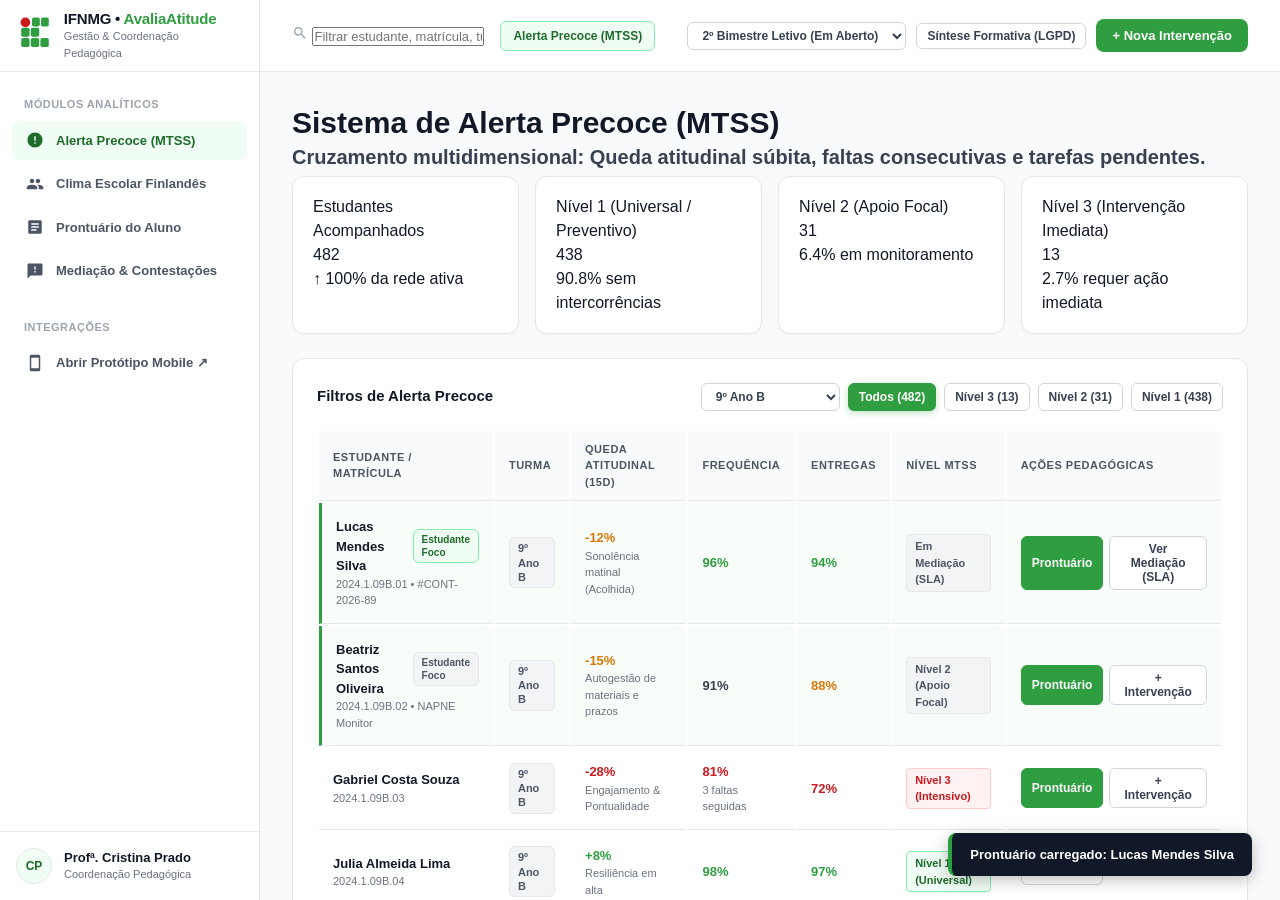
==== commit 212c5f7f: "feat(docs): remove mode indicator and export navigation diagram PDF - Remove responsive mode label i" ====
--- a/index.html
+++ b/index.html
@@ -14,11 +14,6 @@
   <link rel="stylesheet" href="css/responsive.css">
 </head>
 <body class="unified-app">
-
-  <!-- Indicador Visual do Modo Ativo por Media Queries -->
-  <div class="responsive-mode-indicator">
-    <span class="mode-badge"></span>
-  </div>
 
   <!-- ========================================================================= -->
   <!-- 1. CASCA E INTERFACE MOBILE (Exibida em telas <= 1023px)                   -->
--- a/css/responsive.css
+++ b/css/responsive.css
@@ -15,36 +15,6 @@
   background: var(--gray-50);
   font-family: var(--font-family-base);
   color: var(--gray-900);
-}
-
-/* Barra Flutuante de Informação de Modo Responsivo */
-.responsive-mode-indicator {
-  position: fixed;
-  top: 10px;
-  right: 14px;
-  background: rgba(17, 24, 39, 0.85);
-  backdrop-filter: blur(8px);
-  color: var(--white);
-  padding: 4px 12px;
-  border-radius: var(--radius-full);
-  font-size: 11px;
-  font-weight: 600;
-  z-index: 9999;
-  display: flex;
-  align-items: center;
-  gap: 8px;
-  pointer-events: none;
-  box-shadow: var(--shadow-md);
-  border: 1px solid rgba(255, 255, 255, 0.1);
-  transition: opacity 0.3s ease;
-}
-
-.mode-badge {
-  display: inline-block;
-  width: 8px;
-  height: 8px;
-  border-radius: 50%;
-  background: var(--primary);
 }
 
 /* ==========================================================================
@@ -84,10 +54,6 @@
   .demo-controls {
     display: none !important; /* Em mobile real, o usuário navega pelo fluxo real da UI */
   }
-
-  .responsive-mode-indicator::after {
-    content: "Visão Mobile (Professor / Aluno / Família)";
-  }
 }
 
 /* ==========================================================================
@@ -106,8 +72,4 @@
     width: 100vw;
     overflow: hidden;
   }
-
-  .responsive-mode-indicator::after {
-    content: "Visão Desktop (Coordenação & MTSS)";
-  }
 }
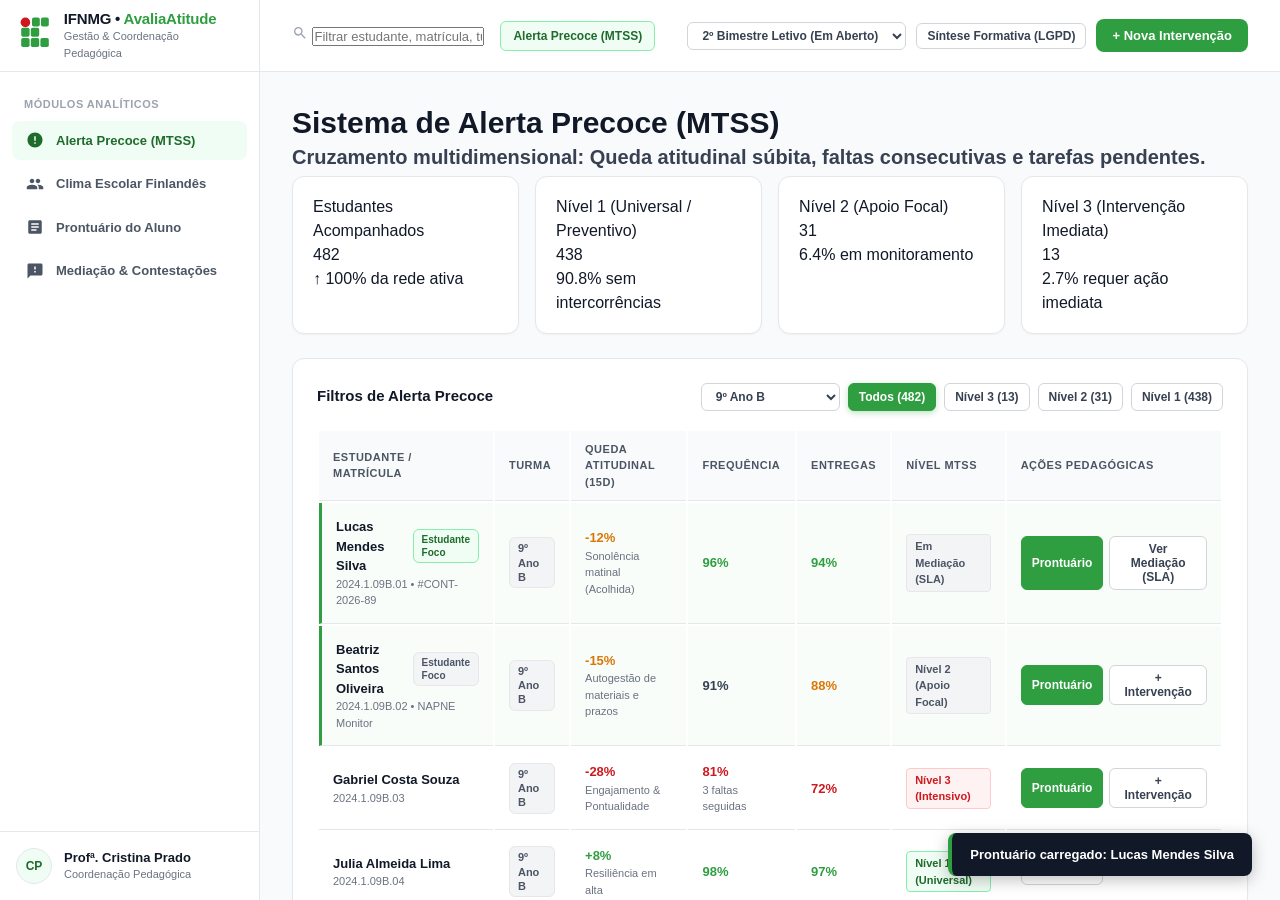
==== commit 6c9b4c11: "merge: resolve conflict by accepting deletion of standalone prototypes and removing dead links" ====
--- a/index.html
+++ b/index.html
@@ -5,7 +5,6 @@
   <meta name="viewport" content="width=device-width, initial-scale=1.0">
   <title>IFNMG • AvaliaAtitude - Sistema Unificado e Responsivo de Avaliação Atitudinal</title>
   
-  <!-- CSS Modular e Reutilizável com Design System IFNMG -->
   <link rel="stylesheet" href="css/tokens.css">
   <link rel="stylesheet" href="css/base.css">
   <link rel="stylesheet" href="css/components.css">
@@ -15,18 +14,13 @@
 </head>
 <body class="unified-app">
 
-  <!-- ========================================================================= -->
-  <!-- 1. CASCA E INTERFACE MOBILE (Exibida em telas <= 1023px)                   -->
-  <!-- ========================================================================= -->
   <div id="mobile-layout-root">
 <div class="device-frame">
-    <!-- Status Bar -->
     <div class="status-bar">
       <span>09:41</span>
       <span>5G • 100%</span>
     </div>
 
-    <!-- [M00]: Início / Seleção de Perfil -->
     <div id="m00" class="screen-content active">
       <div class="app-header">
         <div class="logo-group">
@@ -57,7 +51,6 @@
         </div>
 
         <div class="profile-grid">
-          <!-- Perfil Docente -->
           <div class="profile-card active" onclick="selectProfile('professor')">
             <div class="profile-icon">
               <svg width="24" height="24" viewBox="0 0 24 24" fill="currentColor">
@@ -71,7 +64,6 @@
             <span style="font-size: 16px; color: var(--gray-400);">→</span>
           </div>
 
-          <!-- Perfil Aluno -->
           <div class="profile-card" onclick="selectProfile('aluno')">
             <div class="profile-icon">
               <svg width="24" height="24" viewBox="0 0 24 24" fill="currentColor">
@@ -85,7 +77,6 @@
             <span style="font-size: 16px; color: var(--gray-400);">→</span>
           </div>
 
-          <!-- Perfil Responsável -->
           <div class="profile-card" onclick="selectProfile('responsavel')">
             <div class="profile-icon">
               <svg width="24" height="24" viewBox="0 0 24 24" fill="currentColor">
@@ -100,16 +91,10 @@
           </div>
         </div>
 
-        <div style="margin-top: 24px; text-align: center;">
-          <a href="prototipo_interativo_desktop.html" class="btn btn-outline btn-block" style="font-size: 12px; gap: 6px;">
-            <span>Acessar Painel Desktop da Coordenação</span>
-            <span>↗</span>
-          </a>
-        </div>
-      </div>
-    </div>
-
-    <!-- [M01]: Docente - Minhas Turmas -->
+
+      </div>
+    </div>
+
     <div id="m01" class="screen-content">
       <div class="app-header">
         <div class="logo-group">
@@ -145,7 +130,6 @@
 
         <div class="section-title">Turmas sob sua Regência</div>
 
-        <!-- Turma 1: 9º B -->
         <div class="card card-clickable" onclick="selectTurma('9º Ano B - Ensino Fundamental')">
           <div style="display: flex; justify-content: space-between; align-items: flex-start; margin-bottom: 8px;">
             <div>
@@ -160,7 +144,6 @@
           </div>
         </div>
 
-        <!-- Turma 2: 9º A -->
         <div class="card card-clickable" onclick="selectTurma('9º Ano A - Ensino Fundamental')">
           <div style="display: flex; justify-content: space-between; align-items: flex-start; margin-bottom: 8px;">
             <div>
@@ -175,7 +158,6 @@
           </div>
         </div>
 
-        <!-- Turma 3: 1º Info -->
         <div class="card card-clickable" onclick="selectTurma('1º Ano Técnico em Informática')">
           <div style="display: flex; justify-content: space-between; align-items: flex-start; margin-bottom: 8px;">
             <div>
@@ -192,7 +174,6 @@
       </div>
     </div>
 
-    <!-- [M02]: Docente - Chamada Atitudinal & Lista de Alunos -->
     <div id="m02" class="screen-content">
       <div class="app-header">
         <div style="display: flex; align-items: center; gap: 8px;">
@@ -206,7 +187,6 @@
       </div>
 
       <div style="padding: 12px 16px;">
-        <!-- Busca Rápida -->
         <div class="mobile-search-box">
           <svg width="16" height="16" viewBox="0 0 24 24" fill="var(--gray-400)">
             <path d="M15.5 14h-.79l-.28-.27A6.471 6.471 0 0 0 16 9.5 6.5 6.5 0 1 0 9.5 16c1.61 0 3.09-.59 4.23-1.57l.27.28v.79l5 4.99L20.49 19l-4.99-5zm-6 0C7.01 14 5 11.99 5 9.5S7.01 5 9.5 5 14 7.01 14 9.5 11.99 14 9.5 14z"/>
@@ -214,7 +194,6 @@
           <input type="text" id="mobileSearchInput" placeholder="Buscar aluno por nome..." oninput="filterMobileStudents()">
         </div>
 
-        <!-- Filtros em Carrossel Horizontal -->
         <div class="chips-scroll">
           <div class="filter-chip active" onclick="filterByDimensionChip(this, 'all')">Todos (2)</div>
           <div class="filter-chip" onclick="filterByDimensionChip(this, 'cooperacao')">Cooperação (1)</div>
@@ -224,7 +203,6 @@
         </div>
 
         <div id="studentListContainer">
-          <!-- Aluno 1: Lucas Mendes -->
           <div class="card card-clickable student-row-card" data-name="Lucas Mendes Silva" data-dim="cooperacao" style="display: flex; align-items: center; justify-content: space-between; padding: 12px 14px; margin-bottom: 10px; border-left: 3px solid var(--primary);" onclick="startQuickRecord('Lucas Mendes Silva')">
             <div style="display: flex; align-items: center; gap: 12px;">
               <div class="avatar-box" style="background: #DCFCE7; color: #166534; font-weight: 700;">LM</div>
@@ -239,7 +217,6 @@
             </div>
           </div>
 
-          <!-- Aluno 2: Beatriz Santos -->
           <div class="card card-clickable student-row-card" data-name="Beatriz Santos Oliveira" data-dim="autogestao" style="display: flex; align-items: center; justify-content: space-between; padding: 12px 14px; margin-bottom: 10px; border-left: 3px solid var(--primary);" onclick="startQuickRecord('Beatriz Santos Oliveira')">
             <div style="display: flex; align-items: center; gap: 12px;">
               <div class="avatar-box" style="background: var(--gray-100); color: var(--gray-800); font-weight: 700;">BS</div>
@@ -257,7 +234,6 @@
       </div>
     </div>
 
-    <!-- [M03]: Docente - Registro Rápido em 3 Toques -->
     <div id="m03" class="screen-content">
       <div class="app-header">
         <div style="display: flex; align-items: center; gap: 8px;">
@@ -271,7 +247,6 @@
       </div>
 
       <div style="padding: 14px 16px;">
-        <!-- Identificação do Estudante Ativo -->
         <div class="card" style="display: flex; align-items: center; gap: 12px; margin-bottom: 14px; border-left: 4px solid var(--primary);">
           <div id="quickRecordStudentAvatar" class="avatar-box" style="width: 44px; height: 44px; background: #DCFCE7; color: #166534; font-weight: 700; font-size: 15px;">LM</div>
           <div>
@@ -280,13 +255,11 @@
           </div>
         </div>
 
-        <!-- Toque 1: Dimensões Socioemocionais (BNCC / IFNMG) -->
         <div class="section-title" style="display: flex; justify-content: space-between; align-items: center;">
           <span>Toque 1: Dimensão Socioemocional</span>
           <span class="touch-step-badge">Etapa 1/3</span>
         </div>
         <div id="dimensionCardsContainer" style="display: flex; flex-direction: column; gap: 8px; margin-bottom: 14px;">
-          <!-- Dimensão 1: Cooperação -->
           <div class="dimension-card selected" onclick="selectDimension('cooperacao', this)">
             <input type="radio" name="mobile_dim" id="dim_coop" checked style="accent-color: var(--primary);">
             <div style="flex: 1;">
@@ -296,7 +269,6 @@
             <span class="badge badge-green" style="font-size: 9px;">BNCC CG09</span>
           </div>
 
-          <!-- Dimensão 2: Autogestão -->
           <div class="dimension-card" onclick="selectDimension('autogestao', this)">
             <input type="radio" name="mobile_dim" id="dim_auto" style="accent-color: var(--primary);">
             <div style="flex: 1;">
@@ -306,7 +278,6 @@
             <span class="badge badge-neutral" style="font-size: 9px;">BNCC CG08</span>
           </div>
 
-          <!-- Dimensão 3: Engajamento -->
           <div class="dimension-card" onclick="selectDimension('engajamento', this)">
             <input type="radio" name="mobile_dim" id="dim_eng" style="accent-color: var(--primary);">
             <div style="flex: 1;">
@@ -316,7 +287,6 @@
             <span class="badge badge-neutral" style="font-size: 9px;">BNCC CG04</span>
           </div>
 
-          <!-- Dimensão 4: Resiliência -->
           <div class="dimension-card" onclick="selectDimension('resiliencia', this)">
             <input type="radio" name="mobile_dim" id="dim_res" style="accent-color: var(--primary);">
             <div style="flex: 1;">
@@ -327,7 +297,6 @@
           </div>
         </div>
 
-        <!-- Toque 2: Natureza Pedagógica -->
         <div class="section-title" style="display: flex; justify-content: space-between; align-items: center;">
           <span>Toque 2: Natureza da Observação</span>
           <span class="touch-step-badge">Etapa 2/3</span>
@@ -347,13 +316,11 @@
           </div>
         </div>
 
-        <!-- Toque 3: Evidência Observável (Chips Dinâmicos) -->
         <div class="section-title" style="display: flex; justify-content: space-between; align-items: center;">
           <span>Toque 3: Evidência Objetiva (Chips Múltiplos)</span>
           <span class="touch-step-badge">Etapa 3/3</span>
         </div>
         <div id="evidenceChipsContainer" class="evidence-chips" style="margin-bottom: 16px;">
-          <!-- Populados dinamicamente via JS de acordo com a dimensão selecionada -->
           <div class="ev-chip selected" onclick="toggleEvidenceChip(this)">Apoio ativo aos colegas</div>
           <div class="ev-chip" onclick="toggleEvidenceChip(this)">Escuta acolhedora</div>
           <div class="ev-chip" onclick="toggleEvidenceChip(this)">Mediação de conflitos</div>
@@ -373,7 +340,6 @@
       </div>
     </div>
 
-    <!-- [M04]: Docente - Histórico e Radar do Aluno -->
     <div id="m04" class="screen-content">
       <div class="app-header">
         <div style="display: flex; align-items: center; gap: 8px;">
@@ -396,7 +362,6 @@
           <span id="prontuarioStudentScoreBadge" class="badge badge-green">8.8 Geral</span>
         </div>
 
-        <!-- Radar & Barras de Dimensões -->
         <div class="card" style="margin-bottom: 12px;">
           <div class="section-title">Equilíbrio Socioemocional (Radar)</div>
           <div class="radar-box">
@@ -429,7 +394,6 @@
           </div>
         </div>
 
-        <!-- Linha do Tempo de Observações -->
         <div class="section-title">Histórico de Evidências Recentes</div>
         <div id="studentHistoryContainer">
           <div class="card" style="margin-bottom: 8px;">
@@ -453,7 +417,6 @@
       </div>
     </div>
 
-    <!-- [M05]: Estudante - Painel Formativo Sem Rótulos -->
     <div id="m05" class="screen-content">
       <div class="app-header">
         <div class="logo-group">
@@ -467,7 +430,6 @@
       </div>
 
       <div style="padding: 14px 16px;">
-        <!-- Banner Formativo Positivo -->
         <div class="card" style="background: linear-gradient(135deg, #F0FDF4, #DCFCE7); border-color: var(--primary-border); margin-bottom: 14px;">
           <div style="display:flex; align-items:center; gap:8px; margin-bottom:6px;">
             <span class="badge badge-green">Percurso em Alta</span>
@@ -479,7 +441,6 @@
           </p>
         </div>
 
-        <!-- Gráfico Formativo de Autoeficácia -->
         <div class="card" style="margin-bottom: 12px;">
           <div class="section-title">Suas Competências em Desenvolvimento</div>
           <div style="display: flex; flex-direction: column; gap: 10px; margin-top: 8px;">
@@ -507,7 +468,6 @@
           </div>
         </div>
 
-        <!-- Chamada de Autoavaliação Guiada -->
         <div class="card card-clickable" style="border: 1.5px solid var(--primary); background: var(--white); margin-bottom: 12px;" onclick="goToScreen('m06')">
           <div style="display:flex; justify-content:space-between; align-items:center;">
             <div>
@@ -526,7 +486,6 @@
       </div>
     </div>
 
-    <!-- [M06]: Estudante - Autoavaliação Guiada -->
     <div id="m06" class="screen-content">
       <div class="app-header">
         <div style="display: flex; align-items: center; gap: 8px;">
@@ -540,7 +499,6 @@
       </div>
 
       <div style="padding: 14px 16px;">
-        <!-- Pergunta 1 -->
         <div class="card" style="margin-bottom: 12px;">
           <p style="font-size: 12px; font-weight: 700; margin-bottom: 4px;">1. Como você avalia sua cooperação e escuta com os colegas durante atividades em grupo?</p>
           <div class="scale-grid">
@@ -551,7 +509,6 @@
           </div>
         </div>
 
-        <!-- Pergunta 2 -->
         <div class="card" style="margin-bottom: 12px;">
           <p style="font-size: 12px; font-weight: 700; margin-bottom: 4px;">2. Você conseguiu planejar seus horários para cumprir tarefas e chegar no horário?</p>
           <div class="scale-grid">
@@ -562,7 +519,6 @@
           </div>
         </div>
 
-        <!-- Pergunta 3 -->
         <div class="card" style="margin-bottom: 12px;">
           <p style="font-size: 12px; font-weight: 700; margin-bottom: 4px;">3. Diante de dificuldades em matérias desafiadoras, você procurou ajuda ou persistiu?</p>
           <div class="scale-grid">
@@ -573,7 +529,6 @@
           </div>
         </div>
 
-        <!-- Campo de Reflexão Escrita -->
         <div class="card" style="margin-bottom: 14px;">
           <label style="display:block; font-size:12px; font-weight:700; margin-bottom:6px;">O que você mais se orgulha de ter aprendido sobre si mesmo neste bimestre?</label>
           <textarea style="width: 100%; height: 70px; border: 1px solid var(--gray-300); border-radius: var(--radius-sm); padding: 8px; font-size: 12px; resize: none;" placeholder="Escreva aqui com suas próprias palavras...">Consegui colaborar melhor com meu grupo na maquete de Geografia e melhorei minha pontualidade matinal.</textarea>
@@ -585,7 +540,6 @@
       </div>
     </div>
 
-    <!-- [M07]: Família / Responsáveis - Portal Acolhedor -->
     <div id="m07" class="screen-content">
       <div class="app-header">
         <div class="logo-group">
@@ -640,7 +594,6 @@
       </div>
     </div>
 
-    <!-- [M08]: Família - Mecanismo de Diálogo & Contestação -->
     <div id="m08" class="screen-content">
       <div class="app-header">
         <div style="display: flex; align-items: center; gap: 8px;">
@@ -685,7 +638,6 @@
       </div>
     </div>
 
-    <!-- [M09]: Família - Protocolo SLA 48h & Parecer Homologado -->
     <div id="m09" class="screen-content">
       <div class="app-header">
         <div style="display: flex; align-items: center; gap: 8px;">
@@ -724,7 +676,6 @@
       </div>
     </div>
 
-    <!-- Barra de Navegação Inferior (Fixa) -->
     <div class="bottom-nav">
       <div class="nav-tab active" onclick="goToScreen('m01')">
         <svg viewBox="0 0 24 24"><path d="M10 20v-6h4v6h5v-8h3L12 3 2 12h3v8z"/></svg>
@@ -746,15 +697,10 @@
   </div>
   </div>
 
-  <!-- ========================================================================= -->
-  <!-- 2. CASCA E INTERFACE DESKTOP (Exibida em telas >= 1024px)                  -->
-  <!-- ========================================================================= -->
   <div id="desktop-layout-root">
-<!-- Barra Lateral (Sidebar Fixa) -->
   <aside class="sidebar">
     <div class="brand">
       <div style="width: 32px; height: 38px;">
-        <!-- Logo IF -->
         <svg viewBox="0 0 50 60" width="30" height="36">
           <circle cx="9" cy="9" r="8" fill="#CD191E" />
           <rect x="20" y="1" width="13" height="15" rx="3" fill="#2F9E41" />
@@ -791,11 +737,7 @@
         <span>Mediação & Contestações</span>
       </div>
 
-      <div class="nav-label" style="margin-top: 16px;">Integrações</div>
-      <a href="prototipo_interativo_mobile.html" class="nav-item" style="text-decoration: none;">
-        <svg viewBox="0 0 24 24"><path d="M17 1.01L7 1c-1.1 0-2 .9-2 2v18c0 1.1.9 2 2 2h10c1.1 0 2-.9 2-2V3c0-1.1-.9-1.99-2-1.99zM17 19H7V5h10v14z"/></svg>
-        <span>Abrir Protótipo Mobile ↗</span>
-      </a>
+
     </div>
 
     <div class="user-footer">
@@ -807,9 +749,7 @@
     </div>
   </aside>
 
-  <!-- Área Principal -->
   <main class="main-wrapper">
-    <!-- Topbar -->
     <header class="topbar">
       <div style="display: flex; align-items: center; gap: 16px;">
         <div class="topbar-search">
@@ -833,7 +773,6 @@
       </div>
     </header>
 
-    <!-- [D01]: Alerta Precoce (MTSS) -->
     <section id="d01" class="content-area active">
       <div class="page-title">
         <div>
@@ -842,7 +781,6 @@
         </div>
       </div>
 
-      <!-- Grade de Métricas e KPIs -->
       <div class="metrics-grid">
         <div class="metric-card">
           <div class="metric-label">Estudantes Acompanhados</div>
@@ -866,7 +804,6 @@
         </div>
       </div>
 
-      <!-- Painel da Tabela MTSS -->
       <div class="panel-card">
         <div class="panel-header">
           <div class="panel-title">Filtros de Alerta Precoce</div>
@@ -898,7 +835,6 @@
               </tr>
             </thead>
             <tbody>
-              <!-- Linha 1: Lucas Mendes (Aluno Foco - Nível 2 / SLA 48h) -->
               <tr class="highlight-student-row" data-tier="tier2" data-turma="9º Ano B">
                 <td>
                   <div style="display: flex; align-items: center; gap: 6px;">
@@ -929,7 +865,6 @@
                 </td>
               </tr>
 
-              <!-- Linha 2: Beatriz Santos (Aluna Foco - Nível 2 / Autogestão) -->
               <tr class="highlight-student-row" data-tier="tier2" data-turma="9º Ano B">
                 <td>
                   <div style="display: flex; align-items: center; gap: 6px;">
@@ -960,7 +895,6 @@
                 </td>
               </tr>
 
-              <!-- Linha 3: Gabriel Costa (Nível 3) -->
               <tr data-tier="tier3" data-turma="9º Ano B">
                 <td>
                   <div style="font-weight: 700; color: var(--gray-900);">Gabriel Costa Souza</div>
@@ -989,7 +923,6 @@
                 </td>
               </tr>
 
-              <!-- Linha 4: Julia Almeida (Nível 1) -->
               <tr data-tier="tier1" data-turma="9º Ano B">
                 <td>
                   <div style="font-weight: 700; color: var(--gray-900);">Julia Almeida Lima</div>
@@ -1019,7 +952,6 @@
       </div>
     </section>
 
-    <!-- [D02]: Clima Escolar (Abordagem Finlandesa / WHO) -->
     <section id="d02" class="content-area">
       <div class="page-title">
         <div>
@@ -1028,7 +960,6 @@
         </div>
       </div>
 
-      <!-- Mapa de Calor Matricial Interativo -->
       <div class="panel-card" style="margin-bottom: 16px;">
         <div class="panel-header">
           <div class="panel-title">Heatmap por Turma e Dimensão BNCC/CASEL (Clique nas células para detalhar)</div>
@@ -1089,7 +1020,6 @@
         </div>
       </div>
 
-      <!-- Detalhamento Dinâmico da Célula Clicada -->
       <div class="panel-card" style="border-left: 4px solid var(--primary);">
         <div class="panel-header">
           <div class="panel-title" id="heatmapSelectedTitle">9º Ano B • Autogestão & Prazos (Índice: 6.2/10)</div>
@@ -1101,7 +1031,6 @@
       </div>
     </section>
 
-    <!-- [D03]: Prontuário Holístico do Estudante -->
     <section id="d03" class="content-area">
       <div class="page-title" style="display: flex; justify-content: space-between; align-items: center; flex-wrap: wrap; gap: 12px;">
         <div>
@@ -1109,7 +1038,6 @@
           <p>Visão individualizada formativa (LGPD) com cruzamento de radar, frequência e timeline de evidências.</p>
         </div>
 
-        <!-- Seletor Rápido de Estudantes Foco (Lucas <-> Beatriz) -->
         <div style="display: flex; gap: 10px; align-items: center;">
           <div class="student-quick-toggle">
             <button id="btnToggleLucas" class="toggle-pill active" onclick="loadStudentData('Lucas Mendes Silva')">
@@ -1131,7 +1059,6 @@
         </div>
       </div>
 
-      <!-- Cabeçalho do Estudante -->
       <div class="panel-card" style="display: flex; justify-content: space-between; align-items: center; margin-bottom: 16px;">
         <div style="display: flex; align-items: center; gap: 16px;">
           <div id="pStudentAvatar" class="avatar-box" style="width: 52px; height: 52px; font-size: 18px; background: #DCFCE7; color: #166534;">LM</div>
@@ -1157,33 +1084,26 @@
         </div>
       </div>
 
-      <!-- Layout em Duas Colunas: Radar vs Timeline -->
       <div style="display: grid; grid-template-columns: 1fr 1fr; gap: 16px;">
-        <!-- Coluna Esquerda: Radar SVG & Dimensões -->
         <div class="panel-card">
           <div class="panel-title" style="margin-bottom: 12px;">Equilíbrio Atitudinal Multidimensional (Kindbegrip)</div>
           
-          <!-- Radar Chart SVG Interativo -->
           <div class="radar-chart-container" style="margin-bottom: 14px;">
             <svg id="radarSvg" width="200" height="200" viewBox="0 0 200 200">
-              <!-- Níveis concêntricos de referência -->
               <circle cx="100" cy="100" r="15" fill="none" stroke="#E5E7EB" stroke-width="1" />
               <circle cx="100" cy="100" r="30" fill="none" stroke="#E5E7EB" stroke-width="1" />
               <circle cx="100" cy="100" r="45" fill="none" stroke="#E5E7EB" stroke-width="1" />
               <circle cx="100" cy="100" r="60" fill="none" stroke="#E5E7EB" stroke-width="1" />
               <circle cx="100" cy="100" r="75" fill="none" stroke="#D1D5DB" stroke-width="1.5" stroke-dasharray="3,3" />
               
-              <!-- Linhas axiais dos 5 eixos -->
               <line x1="100" y1="100" x2="100" y2="25" stroke="#E5E7EB" stroke-width="1" />
               <line x1="100" y1="100" x2="171.3" y2="76.8" stroke="#E5E7EB" stroke-width="1" />
               <line x1="100" y1="100" x2="144.1" y2="160.7" stroke="#E5E7EB" stroke-width="1" />
               <line x1="100" y1="100" x2="55.9" y2="160.7" stroke="#E5E7EB" stroke-width="1" />
               <line x1="100" y1="100" x2="28.7" y2="76.8" stroke="#E5E7EB" stroke-width="1" />
               
-              <!-- Polígono Atitudinal Dinâmico -->
               <polygon id="radarPolygon" class="radar-polygon" points="100,31.0 160.2,80.5 139.7,154.6 62.1,152.2 35.2,79.0" />
               
-              <!-- Pontos nos Vértices -->
               <circle id="radarDot0" class="radar-point-dot" cx="100" cy="31.0" r="3.5" />
               <circle id="radarDot1" class="radar-point-dot" cx="160.2" cy="80.5" r="3.5" />
               <circle id="radarDot2" class="radar-point-dot" cx="139.7" cy="154.6" r="3.5" />
@@ -1192,7 +1112,6 @@
             </svg>
           </div>
 
-          <!-- Barras de Métricas -->
           <div style="display: flex; flex-direction: column; gap: 12px;">
             <div>
               <div style="display: flex; justify-content: space-between; font-size: 12px; margin-bottom: 4px;">
@@ -1232,20 +1151,17 @@
           </div>
         </div>
 
-        <!-- Coluna Direita: Timeline de Evidências Multidisciplinar -->
         <div class="panel-card">
           <div class="panel-header" style="margin-bottom: 10px;">
             <div class="panel-title">Linha do Tempo de Observações Docentes</div>
             <button id="btnTimelinePrescrever" class="btn-sm" onclick="openInterventionFor('Lucas Mendes Silva', '9º Ano B')">+ Prescrever Ação</button>
           </div>
           <div id="pStudentTimeline" style="max-height: 380px; overflow-y: auto;">
-            <!-- Preenchido dinamicamente via JS -->
           </div>
         </div>
       </div>
     </section>
 
-    <!-- [D04]: Central de Mediação & Contestações Familiares -->
     <section id="d04" class="content-area">
       <div class="page-title">
         <div>
@@ -1267,7 +1183,6 @@
           </div>
         </div>
 
-        <!-- Comparador Lado a Lado -->
         <div style="display: grid; grid-template-columns: 1fr 1fr; gap: 16px; margin-top: 14px;">
           <div style="background: var(--gray-50); border: 1px solid var(--gray-200); border-radius: 8px; padding: 12px;">
             <div style="font-size: 11px; font-weight: 700; color: var(--gray-500); text-transform: uppercase; margin-bottom: 6px;">1. Registro do Docente em Sala</div>
@@ -1290,10 +1205,6 @@
   </main>
   </div>
 
-  <!-- ========================================================================= -->
-  <!-- 3. MODAIS GLOBAIS COMPARTILHADOS                                          -->
-  <!-- ========================================================================= -->
-<!-- Modal de Evidência Extra / Anotação Confidencial -->
   <div id="modalExtraEvidence" class="modal-backdrop">
     <div class="modal-container" style="max-width: 350px;">
       <div class="modal-header">
@@ -1319,7 +1230,6 @@
     </div>
   </div>
 
-<!-- Modal 1: Nova Intervenção Pedagógica (MTSS) -->
   <div id="modalIntervencao" class="modal-backdrop">
     <div class="modal-container">
       <div class="modal-header">
@@ -1354,7 +1264,6 @@
     </div>
   </div>
 
-  <!-- Modal 2: Resolução de Mediação e Parecer Homologado -->
   <div id="modalResolucao" class="modal-backdrop">
     <div class="modal-container">
       <div class="modal-header">
@@ -1385,7 +1294,6 @@
     </div>
   </div>
 
-  <!-- Modal 3: Relatório Síntese Formativo para Conselho de Classe (LGPD) -->
   <div id="modalRelatorio" class="modal-backdrop">
     <div class="modal-container" style="max-width: 650px;">
       <div class="modal-header">
@@ -1419,7 +1327,6 @@
     </div>
   </div>
 
-  <!-- Scripts Modulares -->
   <script src="js/mobile.js"></script>
   <script src="js/desktop.js"></script>
 </body>
